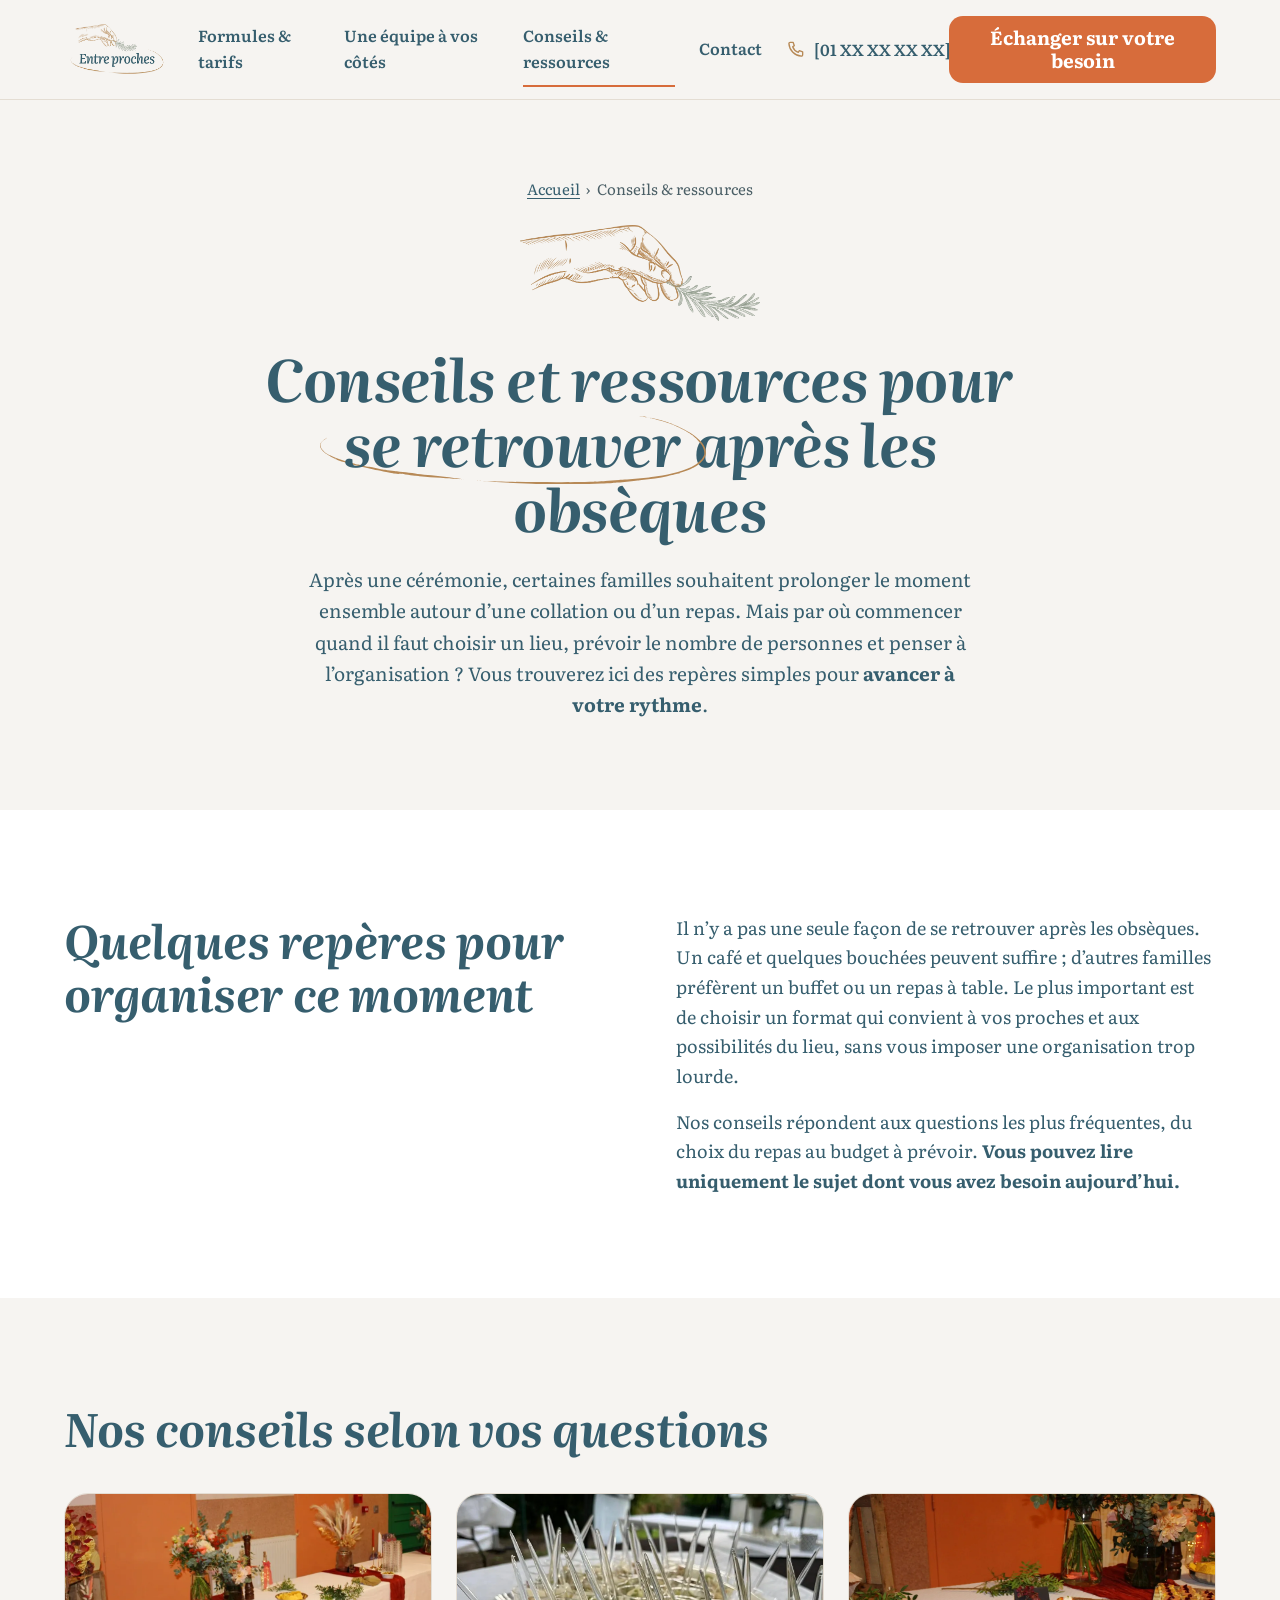
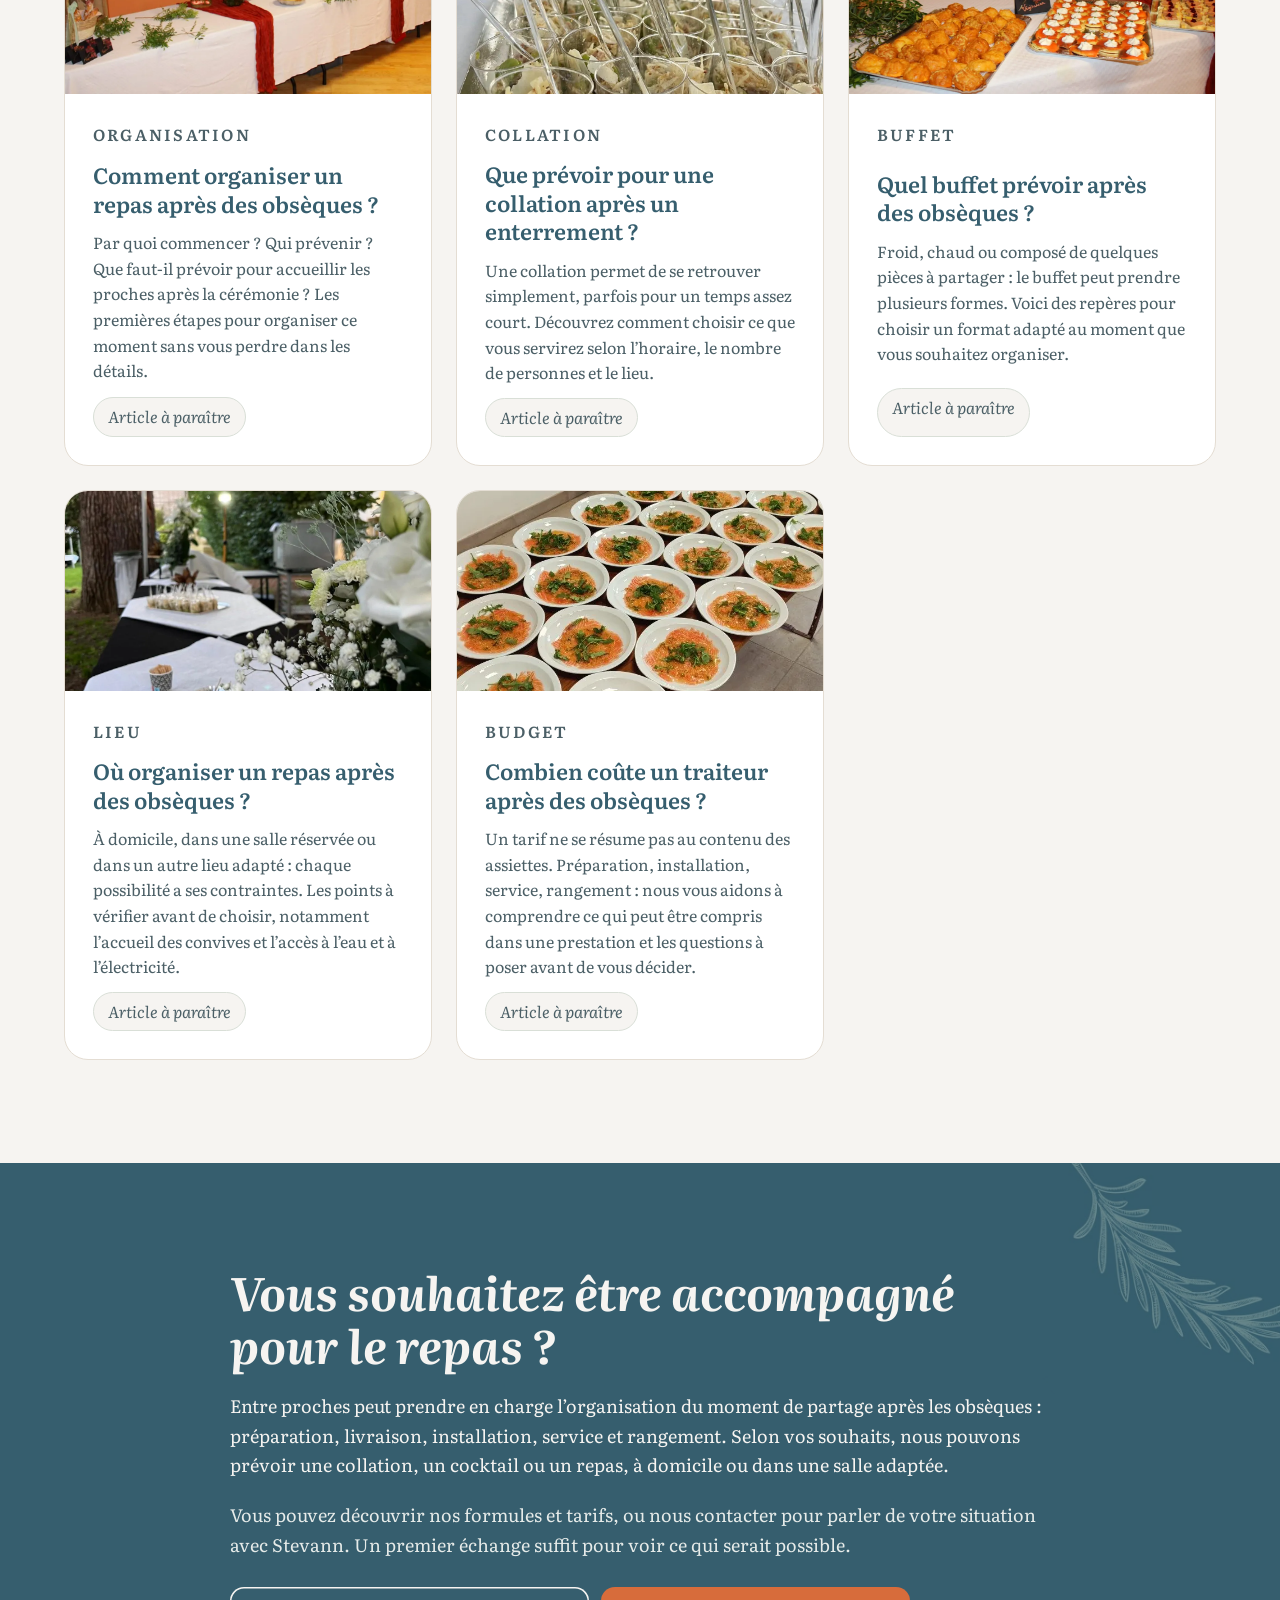
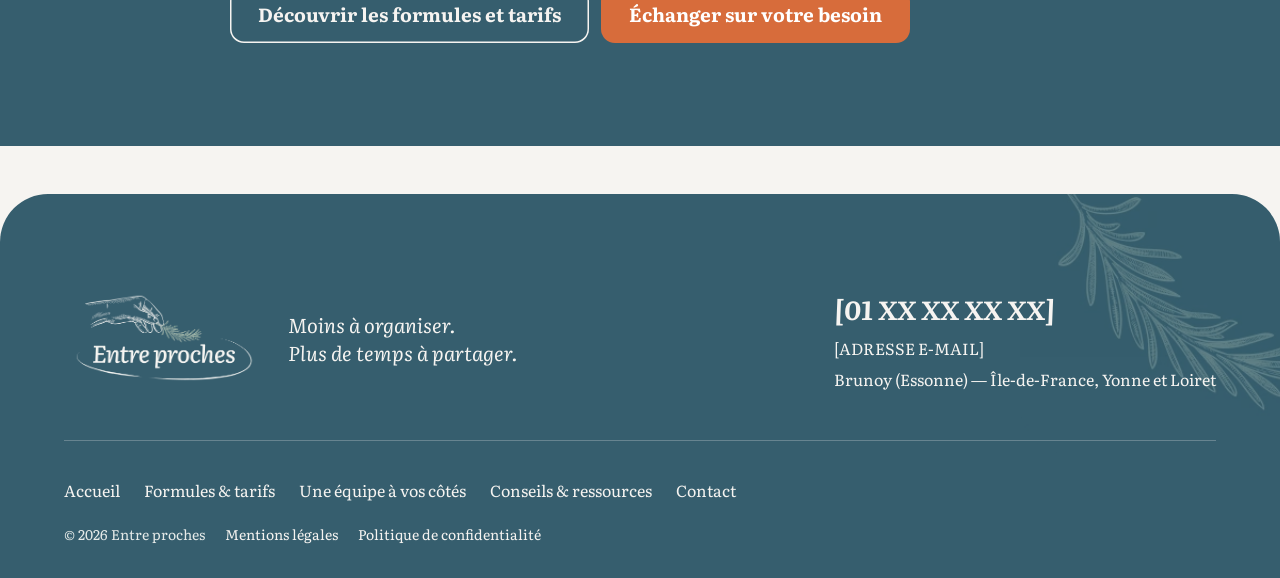
==== conseils-et-ressources/index.html @ dc68f229 "Initial commit" ====
<!doctype html>
<html lang="fr">
<head>
<meta charset="utf-8">
<meta name="viewport" content="width=device-width, initial-scale=1">
<title>Conseils après les obsèques : repas et collation | Entre proches</title>
<meta name="description" content="Repas, collation, buffet, lieu, budget : retrouvez des conseils pour organiser un moment de partage après les obsèques, à votre rythme.">
<meta name="robots" content="noindex, nofollow">
<meta property="og:type" content="website">
<meta property="og:locale" content="fr_FR">
<meta property="og:site_name" content="Entre proches">
<meta property="og:title" content="Conseils après les obsèques : repas et collation | Entre proches">
<meta property="og:description" content="Repas, collation, buffet, lieu, budget : retrouvez des conseils pour organiser un moment de partage après les obsèques, à votre rythme.">
<meta name="theme-color" content="#365e6e">
<link rel="icon" type="image/png" sizes="32x32" href="../assets/img/favicon-32.png">
<link rel="apple-touch-icon" href="../assets/img/apple-touch-icon.png">
<link rel="preload" href="../assets/fonts/literata-var.woff2" as="font" type="font/woff2" crossorigin>
<link rel="preload" href="../assets/fonts/literata-italic-var.woff2" as="font" type="font/woff2" crossorigin>
<link rel="stylesheet" href="../assets/css/style.css">
</head>
<body>
<a class="skip-link" href="#contenu">Aller au contenu</a>
<header class="site-header">
  <div class="site-header__inner">
    <a class="site-logo" href="../" aria-label="Entre proches – accueil"><img src="../assets/img/logo-entre-proches.webp" alt="Entre proches" width="118" height="64"></a>
    <button class="nav-toggle" type="button" aria-expanded="false" aria-controls="site-nav"><span class="nav-toggle__bars"><span></span></span>Menu</button>
    <div class="site-nav" id="site-nav">
      <nav aria-label="Navigation principale"><ul class="nav-list"><li><a href="../repas-apres-obseques/">Formules &amp; tarifs</a></li><li><a href="../notre-equipe/">Une équipe à vos côtés</a></li><li><a href="../conseils-et-ressources/" aria-current="page">Conseils &amp; ressources</a></li><li><a href="../contact/">Contact</a></li></ul></nav>
      <div class="header-actions">
        <a class="phone-link" href="tel:[NUMERO]"><svg class="icon" viewBox="0 0 24 24" aria-hidden="true"><path d="M5 4h3.5l1.5 4-2 1.3a11 11 0 0 0 6.7 6.7L16 14l4 1.5V19a1.5 1.5 0 0 1-1.6 1.5C10.6 20 4 13.4 3.5 5.6A1.5 1.5 0 0 1 5 4z"/></svg>[01 XX XX XX XX]</a>
        <a class="btn btn--primary btn--sm" href="../contact/">Échanger sur votre besoin</a>
      </div>
    </div>
  </div>
</header>
<main id="contenu">

<section class="hero">
  <div class="container--text stack center stack--lg">
    <nav class="breadcrumb" aria-label="Fil d’Ariane"><ol><li><a href="../">Accueil</a></li><li aria-current="page">Conseils &amp; ressources</li></ol></nav>
    <img src="../assets/img/main-romarin.webp" alt="" width="240" height="96" style="width:240px">
    <h1 class="h1" style="font-size:clamp(34px,4.6vw,58px)">Conseils et ressources pour <span class="circled">se retrouver</span> après les obsèques</h1>
    <p class="lead" style="max-width:62ch">Après une cérémonie, certaines familles souhaitent prolonger le moment ensemble autour d’une collation ou d’un repas. Mais par où commencer quand il faut choisir un lieu, prévoir le nombre de personnes et penser à l’organisation ? Vous trouverez ici des repères simples pour <strong>avancer à votre rythme</strong>.</p>
  </div>
</section>

<section class="section section--white">
  <div class="container split split--top" style="gap:24px 72px">
    <h2 class="h2">Quelques repères pour organiser ce moment</h2>
    <div class="stack">
      <p>Il n’y a pas une seule façon de se retrouver après les obsèques. Un café et quelques bouchées peuvent suffire ; d’autres familles préfèrent un buffet ou un repas à table. Le plus important est de choisir un format qui convient à vos proches et aux possibilités du lieu, sans vous imposer une organisation trop lourde.</p>
      <p>Nos conseils répondent aux questions les plus fréquentes, du choix du repas au budget à prévoir. <strong>Vous pouvez lire uniquement le sujet dont vous avez besoin aujourd’hui.</strong></p>
    </div>
  </div>
</section>

<section class="section section--neutre">
  <div class="container stack" style="gap:40px">
    <h2 class="h2">Nos conseils selon vos questions</h2>
    <div class="grid grid--articles"><article class="article-card"><img src="../assets/img/photos/salle.webp" alt="Salle de réception préparée pour un buffet" width="1400" height="933" loading="lazy"><div class="article-card__body"><p class="article-card__tag">Organisation</p><h3 class="h3" style="font-size:22px">Comment organiser un repas après des obsèques ?</h3><p>Par quoi commencer ? Qui prévenir ? Que faut-il prévoir pour accueillir les proches après la cérémonie ? Les premières étapes pour organiser ce moment sans vous perdre dans les détails.</p><p class="article-card__soon">Article à paraître</p></div></article><article class="article-card"><img src="../assets/img/photos/verrines.webp" alt="Verrines préparées pour une collation" width="1400" height="933" loading="lazy"><div class="article-card__body"><p class="article-card__tag">Collation</p><h3 class="h3" style="font-size:22px">Que prévoir pour une collation après un enterrement ?</h3><p>Une collation permet de se retrouver simplement, parfois pour un temps assez court. Découvrez comment choisir ce que vous servirez selon l’horaire, le nombre de personnes et le lieu.</p><p class="article-card__soon">Article à paraître</p></div></article><article class="article-card"><img src="../assets/img/photos/buffet-fleurs.webp" alt="Buffet de pièces salées sur une table fleurie" width="1400" height="933" loading="lazy"><div class="article-card__body"><p class="article-card__tag">Buffet</p><h3 class="h3" style="font-size:22px">Quel buffet prévoir après des obsèques ?</h3><p>Froid, chaud ou composé de quelques pièces à partager : le buffet peut prendre plusieurs formes. Voici des repères pour choisir un format adapté au moment que vous souhaitez organiser.</p><p class="article-card__soon">Article à paraître</p></div></article><article class="article-card"><img src="../assets/img/photos/table-exterieur.webp" alt="Table dressée sous une tente" width="1400" height="933" loading="lazy"><div class="article-card__body"><p class="article-card__tag">Lieu</p><h3 class="h3" style="font-size:22px">Où organiser un repas après des obsèques ?</h3><p>À domicile, dans une salle réservée ou dans un autre lieu adapté : chaque possibilité a ses contraintes. Les points à vérifier avant de choisir, notamment l’accueil des convives et l’accès à l’eau et à l’électricité.</p><p class="article-card__soon">Article à paraître</p></div></article><article class="article-card"><img src="../assets/img/photos/assiettes.webp" alt="Assiettes dressées avant le service" width="1400" height="933" loading="lazy"><div class="article-card__body"><p class="article-card__tag">Budget</p><h3 class="h3" style="font-size:22px">Combien coûte un traiteur après des obsèques ?</h3><p>Un tarif ne se résume pas au contenu des assiettes. Préparation, installation, service, rangement : nous vous aidons à comprendre ce qui peut être compris dans une prestation et les questions à poser avant de vous décider.</p><p class="article-card__soon">Article à paraître</p></div></article></div>
  </div>
</section>

<section class="section section--blue" style="margin-bottom:48px">
  <img class="band-icon" src="../assets/img/icone-romarin.webp" alt="" width="300" height="300" loading="lazy">
  <div class="container--text stack" style="position:relative;gap:20px">
    <h2 class="h2">Vous souhaitez être accompagné pour le repas ?</h2>
    <p>Entre proches peut prendre en charge l’organisation du moment de partage après les obsèques : préparation, livraison, installation, service et rangement. Selon vos souhaits, nous pouvons prévoir une collation, un cocktail ou un repas, à domicile ou dans une salle adaptée.</p>
    <p class="muted">Vous pouvez découvrir nos formules et tarifs, ou nous contacter pour parler de votre situation avec Stevann. Un premier échange suffit pour voir ce qui serait possible.</p>
    <div class="btn-row" style="margin-top:8px">
      <a class="btn btn--outline-light" href="../repas-apres-obseques/">Découvrir les formules et tarifs</a>
      <a class="btn btn--primary" href="../contact/">Échanger sur votre besoin</a>
    </div>
  </div>
</section>

</main>
<footer class="site-footer">
  <img class="site-footer__deco" src="../assets/img/icone-romarin.webp" alt="" width="300" height="300" loading="lazy">
  <div class="site-footer__inner">
    <div class="site-footer__top">
      <div class="site-footer__brand">
        <img src="../assets/img/logo-entre-proches-clair.webp" alt="Entre proches" width="200" height="109" loading="lazy">
        <p class="site-footer__tagline">Moins à organiser.<br>Plus de temps à partager.</p>
      </div>
      <div class="site-footer__contact">
        <a class="site-footer__phone" href="tel:[NUMERO]">[01 XX XX XX XX]</a>
        <a href="mailto:[ADRESSE E-MAIL]">[ADRESSE E-MAIL]</a>
        <p>Brunoy (Essonne) — Île-de-France, Yonne et Loiret</p>
      </div>
    </div>
    <div class="site-footer__bottom">
      <nav aria-label="Pied de page"><ul class="footer-nav">
        <li><a href="../">Accueil</a></li>
        <li><a href="../repas-apres-obseques/">Formules &amp; tarifs</a></li>
        <li><a href="../notre-equipe/">Une équipe à vos côtés</a></li>
        <li><a href="../conseils-et-ressources/">Conseils &amp; ressources</a></li>
        <li><a href="../contact/">Contact</a></li>
      </ul></nav>
      <p class="legal"><span>© <span data-year>2026</span> Entre proches</span><a href="../mentions-legales/">Mentions légales</a><a href="../politique-de-confidentialite/">Politique de confidentialité</a></p>
    </div>
  </div>
</footer>
<script src="../assets/js/main.js" defer></script>
</body>
</html>
---- assets/css/style.css ----
/* ==========================================================================
   Entre proches — feuille de style
   Charte : Literata · Bleu #365e6e · Sauge #909c8c · Caramel #b78956
            Terracotta #d76c3b · Neutre #f6f4f1
   ========================================================================== */

@font-face {
  font-family: "Literata";
  src: url("../fonts/literata-var.woff2") format("woff2");
  font-weight: 200 900;
  font-style: normal;
  font-display: swap;
}
@font-face {
  font-family: "Literata";
  src: url("../fonts/literata-italic-var.woff2") format("woff2");
  font-weight: 200 900;
  font-style: italic;
  font-display: swap;
}

:root {
  --bleu: #365e6e;
  --bleu-fonce: #1f3b46;
  --sauge: #909c8c;
  --sauge-clair: #e9ece7;
  --caramel: #b78956;
  --caramel-hover: #a87b4a;
  --caramel-texte: #8d6539;   /* caramel assombri pour le petit texte (contraste AA) */
  --caramel-clair: #ecd5b8;   /* caramel éclairci pour le texte sur fond bleu */
  --terracotta: #d76c3b;
  --terracotta-hover: #c55f31;
  --terracotta-fonce: #b4542a;
  --neutre: #f6f4f1;
  --beige: #ece7e0;
  --blanc: #ffffff;
  --texte-doux: #4b5f66;
  --texte-clair: #e6ebe9;
  --bordure: #e4ddd3;
  --bordure-douce: #ece7e0;

  --gutter: clamp(20px, 5vw, 64px);
  --section-y: clamp(64px, 8vw, 120px);
  --radius: 24px;
  --radius-lg: 40px;
  --header-h: 89px;
}

*, *::before, *::after { box-sizing: border-box; }

html { scroll-behavior: smooth; -webkit-text-size-adjust: 100%; scroll-padding-top: calc(var(--header-h) + 16px); }
@media (prefers-reduced-motion: reduce) { html { scroll-behavior: auto; } *, *::before, *::after { transition: none !important; } }

body {
  margin: 0;
  font-family: "Literata", Georgia, "Times New Roman", serif;
  font-size: 18px;
  line-height: 1.65;
  color: var(--bleu);
  background: var(--neutre);
  font-optical-sizing: auto;
}

main { overflow-x: clip; }
img, svg { max-width: 100%; height: auto; }
img { display: block; }

a { color: var(--bleu); text-underline-offset: 3px; }
a:hover { color: var(--bleu-fonce); }
a:focus-visible, button:focus-visible, summary:focus-visible { outline: 3px solid var(--terracotta); outline-offset: 3px; border-radius: 4px; }

h1, h2, h3, p, ul, ol, figure, blockquote { margin: 0; }
strong { font-weight: 700; }

.visually-hidden {
  position: absolute !important; width: 1px; height: 1px; padding: 0; margin: -1px;
  overflow: hidden; clip: rect(0 0 0 0); white-space: nowrap; border: 0;
}
.skip-link {
  position: absolute; left: 16px; top: -60px; z-index: 100;
  background: var(--bleu); color: var(--neutre); padding: 10px 16px; border-radius: 10px;
}
.skip-link:focus { top: 12px; color: var(--neutre); }

/* ---------- Mise en page ---------- */
.container { max-width: 1200px; margin-inline: auto; }
.container--narrow { max-width: 880px; margin-inline: auto; }
.container--text { max-width: 820px; margin-inline: auto; }

.section { padding: var(--section-y) var(--gutter); }
.section--white { background: var(--blanc); }
.section--neutre { background: var(--neutre); }
.section--blue { background: var(--bleu); color: var(--neutre); position: relative; overflow: hidden; }
.section--blue h2, .section--blue h3 { color: var(--neutre); }
.section--blue a:not(.btn) { color: var(--neutre); }

.stack { display: flex; flex-direction: column; gap: 16px; }
.stack--lg { gap: 24px; }
.stack--xl { gap: 48px; }
.center { text-align: center; align-items: center; }
.split { display: flex; flex-wrap: wrap; gap: 48px 72px; align-items: center; }
.split > * { flex: 1 1 420px; min-width: 0; }
.split--top { align-items: flex-start; }
.split--end { align-items: flex-end; }

/* ---------- Typographie ---------- */
.h1 {
  font-style: italic; font-weight: 700;
  font-size: clamp(30px, 4.6vw, 62px); line-height: 1.12; letter-spacing: -0.01em;
}
.h2 {
  font-style: italic; font-weight: 700;
  font-size: clamp(30px, 3.6vw, 46px); line-height: 1.15;
}
.h3 { font-weight: 600; font-size: 21px; line-height: 1.3; }
.h3--italic { font-style: italic; font-weight: 700; font-size: 26px; line-height: 1.25; }
.lead { font-size: 19px; max-width: 60ch; }
.measure { max-width: 62ch; }
.muted { color: var(--texte-doux); }
.small { font-size: 15px; }
.note { font-size: 15px; font-style: italic; color: var(--texte-doux); }
.section--blue .muted { color: var(--texte-clair); }
.breadcrumb { font-size: 15px; color: var(--texte-doux); }
.breadcrumb ol { list-style: none; padding: 0; display: flex; flex-wrap: wrap; gap: 6px; }
.breadcrumb li + li::before { content: "›"; margin-right: 6px; }

/* Trait ovale de la charte autour d'un mot clé */
.circled { position: relative; display: inline-block; white-space: nowrap; isolation: isolate; }
.circled::before {
  content: ""; position: absolute; z-index: -1;
  left: -7%; right: -7%; top: 10%; bottom: -14%;
  background: url("../img/trait-cercle.svg") center / 100% 100% no-repeat;
  pointer-events: none;
}
@media (max-width: 360px) { .circled { white-space: normal; } .circled::before { display: none; } }

/* ---------- Boutons ---------- */
.btn {
  display: inline-flex; align-items: center; justify-content: center; gap: 10px;
  min-height: 56px; padding: 12px 28px; border-radius: 14px; border: 0;
  font: inherit; font-weight: 700; font-size: 19px; line-height: 1.25; text-align: center;
  text-decoration: none; cursor: pointer; transition: background-color .2s, color .2s;
}
.btn--sm { min-height: 48px; padding: 10px 22px; }
/* Terracotta = conversion (devis). Texte gras ≥ 19 px : contraste « grand texte » ≥ 3:1 */
.btn--primary { background: var(--terracotta); color: var(--blanc); }
.btn--primary:hover { background: var(--terracotta-hover); color: var(--blanc); }
/* Caramel = contact direct */
.btn--contact { background: var(--caramel); color: var(--blanc); }
.btn--contact:hover { background: var(--caramel-hover); color: var(--blanc); }
/* Contour bleu = navigation */
.btn--outline { background: transparent; color: var(--bleu); box-shadow: inset 0 0 0 1.5px var(--bleu); }
.btn--outline:hover { background: var(--bleu); color: var(--neutre); }
.btn--outline-light { background: transparent; color: var(--neutre); box-shadow: inset 0 0 0 1.5px var(--neutre); }
.btn--outline-light:hover { background: var(--neutre); color: var(--bleu); }
.btn-row { display: flex; flex-wrap: wrap; gap: 12px; }
.btn-row--center { justify-content: center; }

.icon { width: 20px; height: 20px; flex: none; fill: none; stroke: currentColor; stroke-width: 1.6; stroke-linecap: round; stroke-linejoin: round; }

/* ---------- En-tête ---------- */
.site-header {
  position: sticky; top: 0; z-index: 50;
  background: var(--neutre); border-bottom: 1px solid var(--bordure);
  padding: 12px var(--gutter);
}
.site-header__inner { max-width: 1320px; margin-inline: auto; display: flex; align-items: center; justify-content: space-between; gap: 16px 28px; }
.site-logo img { height: 64px; width: auto; }
.site-nav { display: flex; align-items: center; gap: 24px; }
.nav-list { list-style: none; padding: 0; display: flex; align-items: center; gap: 4px 24px; font-size: 16px; font-weight: 600; }
.nav-list a { display: inline-block; padding: 10px 0; text-decoration: none; border-bottom: 2px solid transparent; }
.nav-list a:hover { color: var(--terracotta-fonce); }
.nav-list a[aria-current="page"] { border-bottom-color: var(--terracotta); }
.header-actions { display: flex; align-items: center; gap: 8px 18px; }
.phone-link { display: inline-flex; align-items: center; gap: 8px; min-height: 44px; font-weight: 600; font-size: 16px; text-decoration: none; white-space: nowrap; }
.phone-link .icon { color: var(--caramel); }

.nav-toggle {
  display: none; align-items: center; justify-content: center; gap: 8px;
  min-height: 48px; padding: 8px 14px; border-radius: 12px; border: 1.5px solid var(--bleu);
  background: transparent; color: var(--bleu); font: inherit; font-weight: 600; font-size: 16px; cursor: pointer;
}
.nav-toggle__bars { width: 20px; height: 14px; position: relative; }
.nav-toggle__bars::before, .nav-toggle__bars::after, .nav-toggle__bars span {
  content: ""; position: absolute; left: 0; right: 0; height: 2px; background: currentColor; border-radius: 2px; transition: transform .2s, opacity .2s;
}
.nav-toggle__bars::before { top: 0; } .nav-toggle__bars span { top: 6px; } .nav-toggle__bars::after { bottom: 0; }
.nav-toggle[aria-expanded="true"] .nav-toggle__bars::before { transform: translateY(6px) rotate(45deg); }
.nav-toggle[aria-expanded="true"] .nav-toggle__bars span { opacity: 0; }
.nav-toggle[aria-expanded="true"] .nav-toggle__bars::after { transform: translateY(-6px) rotate(-45deg); }

@media (max-width: 1180px) {
  .nav-toggle { display: inline-flex; }
  .site-nav {
    display: none; position: absolute; left: 0; right: 0; top: 100%;
    flex-direction: column; align-items: stretch; gap: 20px;
    background: var(--neutre); border-bottom: 1px solid var(--bordure);
    padding: 16px var(--gutter) 28px; box-shadow: 0 16px 32px rgba(54, 94, 110, .12);
  }
  .site-nav.is-open { display: flex; }
  .nav-list { flex-direction: column; align-items: stretch; gap: 0; font-size: 19px; }
  .nav-list a { display: block; padding: 14px 0; border-bottom: 1px solid var(--bordure-douce); }
  .nav-list a[aria-current="page"] { color: var(--terracotta-fonce); border-bottom-color: var(--bordure-douce); }
  .header-actions { flex-direction: column; align-items: stretch; }
  .header-actions .btn { width: 100%; }
}
@media (max-width: 560px) { .site-logo img { height: 52px; } :root { --header-h: 77px; } }

/* ---------- Hero ---------- */
.hero { padding: clamp(40px, 6vw, 96px) var(--gutter) clamp(56px, 7vw, 112px); overflow: hidden; }
.hero__text { display: flex; flex-direction: column; gap: 22px; }
.hero__text .lead { font-size: 19px; }
.reassurance { display: flex; flex-wrap: wrap; gap: 8px 20px; font-size: 16px; color: var(--texte-doux); padding: 0; list-style: none; }
.reassurance li { display: inline-flex; align-items: center; gap: 8px; }
.reassurance .icon { color: var(--caramel); }

.hero-visual { position: relative; width: 100%; max-width: 520px; aspect-ratio: 1 / 1; margin-inline: auto; }
.hero-visual__disc { position: absolute; inset: 4% 2% 2% 6%; border-radius: 50%; background: var(--blanc); border: 1px solid var(--bordure); }
.hero-visual__vaisselle { position: absolute; left: 22%; bottom: 16%; width: 62%; }
.hero-visual__main { position: absolute; left: -4%; top: 12%; width: 78%; }
.hero-visual__card {
  position: absolute; right: 0; bottom: 2%; max-width: 250px;
  background: var(--bleu); color: var(--neutre); border-radius: 16px; padding: 16px 20px;
  font-size: 15px; line-height: 1.5; box-shadow: 0 12px 32px rgba(54, 94, 110, .18);
}
.hero-visual__card strong { display: block; font-style: italic; font-size: 18px; margin-bottom: 4px; }

/* ---------- Cartes & grilles ---------- */
.grid { display: grid; gap: 20px; }
.grid--5 { grid-template-columns: repeat(auto-fit, minmax(200px, 1fr)); }
.grid--4 { grid-template-columns: repeat(auto-fit, minmax(240px, 1fr)); gap: 40px 32px; }
.grid--3 { grid-template-columns: repeat(auto-fit, minmax(280px, 1fr)); gap: 24px; }
.grid--2 { grid-template-columns: repeat(auto-fit, minmax(min(100%, 340px), 1fr)); }
.grid--articles { grid-template-columns: repeat(auto-fill, minmax(min(100%, 320px), 1fr)); gap: 24px; }
.list-reset { list-style: none; padding: 0; }

.card { display: flex; flex-direction: column; gap: 12px; padding: 28px 24px; border-radius: var(--radius); background: var(--neutre); }
.card--white { background: var(--blanc); border: 1px solid var(--bordure); }
.card--bordered { background: transparent; border: 1px solid var(--bordure); padding: 32px; }
.card p { font-size: 16px; line-height: 1.6; color: var(--texte-doux); }

.icon-badge {
  display: inline-flex; align-items: center; justify-content: center;
  width: 56px; height: 56px; border-radius: 50%; border: 1px solid var(--sauge); background: var(--blanc); color: var(--bleu);
}
.icon-badge .icon { width: 28px; height: 28px; stroke-width: 1.4; }

.photo { width: 100%; object-fit: cover; border-radius: var(--radius); background: var(--beige); }
.photo--portrait { aspect-ratio: 4 / 5; }
.photo--landscape { aspect-ratio: 16 / 10; }
.photo--square { aspect-ratio: 1 / 1; }
.photo--round { aspect-ratio: 1 / 1; border-radius: 50%; }
.photo--arch { aspect-ratio: 4 / 5; border-radius: 999px 999px 28px 28px; max-width: 480px; margin-inline: auto; }
.photo--top { object-position: center 20%; }

.closing { display: flex; flex-direction: column; align-items: center; gap: 18px; text-align: center; }
.closing__line { position: relative; display: inline-block; padding: 18px 40px; font-style: italic; font-weight: 700; font-size: clamp(26px, 3vw, 36px); line-height: 1.2; isolation: isolate; }
.closing__line::before { content: ""; position: absolute; inset: 0; z-index: -1; background: url("../img/trait-cercle.svg") center / 100% 100% no-repeat; }

/* Étapes numérotées (bande bleue) */
.steps li { display: flex; flex-direction: column; gap: 10px; padding-top: 20px; border-top: 1px solid rgba(246, 244, 241, .3); }
.steps__num { font-style: italic; font-weight: 700; font-size: 56px; line-height: 1; color: var(--caramel-clair); }
.steps p { font-size: 16px; line-height: 1.6; color: var(--texte-clair); }
.band-icon { position: absolute; right: -40px; top: -40px; width: 280px; height: 280px; opacity: .35; border-radius: 40px; pointer-events: none; }
.band-icon--left { left: -40px; right: auto; top: auto; bottom: -40px; }

/* Formules (blocs de couleur) */
.formule {
  position: relative; overflow: hidden; display: flex; flex-direction: column; gap: 18px;
  padding: clamp(32px, 4vw, 56px); border-radius: var(--radius-lg);
}
.formule > *:not(.formule__deco) { position: relative; z-index: 1; }
.formule--blue { background: var(--bleu); color: var(--neutre); }
.formule--blue h3 { color: var(--neutre); }
.formule--sauge { background: var(--sauge-clair); }
.formule__tag { font-size: 14px; font-weight: 600; letter-spacing: .14em; text-transform: uppercase; }
.formule--blue .formule__tag { color: var(--caramel-clair); }
.formule__title { font-style: italic; font-weight: 700; font-size: 36px; line-height: 1.15; }
.formule__price { display: flex; flex-wrap: wrap; align-items: baseline; gap: 10px; }
.formule__price strong { font-size: 52px; line-height: 1; }
.formule__price span { font-size: 16px; }
.formule--blue .formule__price span, .formule--blue .formule__sub { color: var(--texte-clair); }
.formule--sauge .formule__price span { color: var(--texte-doux); }
.formule__text { max-width: 42ch; }
.formule__sub { font-size: 16px; }
.formule__deco { position: absolute; z-index: 0; pointer-events: none; }
.formule--blue .formule__deco { right: -60px; bottom: -40px; width: 340px; opacity: .35; }
.formule--sauge .formule__deco { right: -30px; bottom: -30px; width: 260px; opacity: .45; }
.row-between { display: flex; flex-wrap: wrap; justify-content: space-between; align-items: center; gap: 16px; }

/* Raisons */
.reasons li { display: flex; gap: 20px; padding: 28px 0; border-bottom: 1px solid var(--bordure-douce); }
.reasons li:last-child { border-bottom: 0; }
.reasons .sprig { width: 36px; height: 36px; flex: none; fill: none; stroke: var(--sauge); stroke-width: 1.3; stroke-linecap: round; }
.reasons p { font-size: 17px; color: var(--texte-doux); }

/* Zone */
.chips { display: flex; flex-wrap: wrap; gap: 8px; list-style: none; padding: 0; }
.chip { padding: 8px 16px; border-radius: 999px; font-size: 16px; font-weight: 600; background: var(--neutre); border: 1px solid var(--sauge); }
.chip--blue { background: var(--bleu); color: var(--neutre); border-color: var(--bleu); }
.chip--light { background: var(--blanc); border-color: #d9dfd7; font-weight: 400; font-size: 15px; }
.label-caps { font-size: 14px; font-weight: 600; letter-spacing: .12em; text-transform: uppercase; color: var(--caramel-texte); }
.infobox { display: flex; gap: 16px; align-items: flex-start; padding: 24px 28px; border-radius: 20px; background: var(--sauge-clair); font-size: 16px; }
.infobox .icon { width: 32px; height: 32px; stroke-width: 1.4; color: var(--bleu); }

/* Témoignages */
.quote { display: flex; flex-direction: column; gap: 20px; padding: clamp(28px, 3.5vw, 44px); background: var(--neutre); border-radius: var(--radius); }
.quote__mark { font-style: italic; font-weight: 700; font-size: 72px; line-height: .6; height: 36px; color: var(--caramel); }
.quote blockquote { font-style: italic; font-size: 20px; line-height: 1.6; }
.quote figcaption { display: flex; align-items: center; gap: 12px; font-size: 16px; font-weight: 600; }
.quote figcaption::before { content: ""; width: 24px; height: 1.5px; background: var(--caramel); }

/* ---------- Pied de page ---------- */
.site-footer {
  position: relative; overflow: hidden;
  background: var(--bleu); color: var(--neutre);
  border-radius: 48px 48px 0 0;
  padding: clamp(56px, 7vw, 96px) var(--gutter) 32px;
}
.site-footer a { color: var(--neutre); text-decoration: none; }
.site-footer a:hover { color: var(--caramel-clair); text-decoration: underline; }
.site-footer__deco { position: absolute; right: -60px; top: -60px; width: 320px; height: 320px; opacity: .3; border-radius: 48px; pointer-events: none; }
.site-footer__inner { position: relative; max-width: 1200px; margin-inline: auto; display: flex; flex-direction: column; gap: 48px; }
.site-footer__top { display: flex; flex-wrap: wrap; justify-content: space-between; align-items: flex-end; gap: 32px 48px; }
.site-footer__brand { display: flex; flex-wrap: wrap; align-items: center; gap: 16px 24px; }
.site-footer__brand img { width: 200px; }
.site-footer__tagline { font-style: italic; font-size: 20px; line-height: 1.4; }
.site-footer__contact { display: flex; flex-direction: column; gap: 4px; font-size: 16px; }
.site-footer__phone { font-style: italic; font-weight: 700; font-size: 26px; }
.site-footer__bottom { display: flex; flex-wrap: wrap; justify-content: space-between; align-items: center; gap: 12px 32px; padding-top: 28px; border-top: 1px solid rgba(246, 244, 241, .25); }
.footer-nav { display: flex; flex-wrap: wrap; gap: 4px 24px; font-size: 16px; list-style: none; padding: 0; }
.footer-nav a { display: inline-block; padding: 8px 0; }
.legal { display: flex; flex-wrap: wrap; gap: 4px 20px; font-size: 14px; color: var(--texte-clair); }

/* ---------- Page Formules ---------- */
.price-summary { background: var(--blanc); border: 1px solid var(--bordure); border-radius: var(--radius); padding: 32px; display: flex; flex-direction: column; gap: 6px; }
.price-summary a { display: flex; justify-content: space-between; align-items: baseline; gap: 16px; padding: 12px 0; border-bottom: 1px solid var(--bordure-douce); text-decoration: none; }
.price-summary a:last-of-type { border-bottom: 0; }
.price-summary strong { font-size: 22px; }
.format-card { display: flex; flex-direction: column; gap: 14px; padding: 32px; background: var(--neutre); border-radius: var(--radius); }
.format-card__count { display: flex; align-items: baseline; gap: 10px; }
.format-card__count strong { font-style: italic; font-size: 56px; line-height: 1; color: var(--caramel); }
.format-card__count span, .format-card__price { font-size: 16px; color: var(--texte-doux); }
.format-card__text { font-size: 17px; flex-grow: 1; }
.format-card__price { padding-top: 14px; border-top: 1px solid var(--bordure); }
.format-card__price strong { font-size: 26px; color: var(--bleu); }
.check { display: flex; align-items: flex-start; gap: 10px; }
.check .icon { width: 22px; height: 22px; stroke-width: 1.8; color: #5d6b5a; margin-top: 3px; }
.included li { display: flex; align-items: center; gap: 16px; padding: 18px 0; border-bottom: 1px solid rgba(246, 244, 241, .25); font-size: 19px; }
.included li:last-child { border-bottom: 0; }
.included .icon { width: 26px; height: 26px; stroke-width: 1.8; color: var(--caramel-clair); }
.info-card { display: flex; flex-direction: column; gap: 6px; padding: 22px 24px; background: var(--blanc); border-radius: 18px; border: 1px solid var(--bordure); }
.info-card p { font-size: 16px; color: var(--texte-doux); }
.price-box { padding: 18px 22px; background: var(--blanc); border-radius: 16px; border: 1px solid var(--bordure); font-size: 16px; color: var(--texte-doux); }
.price-box strong { font-size: 28px; color: var(--bleu); }

.faq { border-top: 1px solid var(--bordure); }
.faq details { border-bottom: 1px solid var(--bordure); padding: 6px 0; }
.faq summary { display: flex; justify-content: space-between; align-items: center; gap: 20px; padding: 16px 0; min-height: 44px; cursor: pointer; list-style: none; }
.faq summary::-webkit-details-marker { display: none; }
.faq summary h3 { font-weight: 600; font-size: 20px; line-height: 1.4; }
.faq__plus { flex: none; font-size: 30px; line-height: 1; color: var(--caramel); transition: transform .2s; }
.faq details[open] .faq__plus { transform: rotate(45deg); }
.faq details p { margin: 0 0 18px; max-width: 70ch; color: var(--texte-doux); }

/* ---------- Page Équipe ---------- */
.portrait-wrap { position: relative; width: 100%; max-width: 400px; margin-inline: auto; }
.portrait-wrap::after { content: ""; position: absolute; left: -12%; right: -12%; bottom: -8%; height: 30%; background: url("../img/trait-cercle.svg") center / 100% 100% no-repeat; pointer-events: none; }
.signature { display: flex; flex-direction: column; line-height: 1.3; margin-top: 8px; }
.signature strong { font-style: italic; font-size: 28px; }
.signature span { font-size: 15px; color: var(--texte-doux); }
.pull-quote { max-width: 34ch; font-style: italic; font-size: clamp(22px, 2.4vw, 28px); line-height: 1.45; }
.when { font-size: 14px; font-weight: 600; letter-spacing: .14em; text-transform: uppercase; color: var(--caramel-texte); }

/* ---------- Page Conseils ---------- */
.article-card { display: flex; flex-direction: column; background: var(--blanc); border: 1px solid var(--bordure); border-radius: var(--radius); overflow: hidden; }
.article-card img { width: 100%; height: 200px; object-fit: cover; }
.article-card__body { display: flex; flex-direction: column; gap: 12px; padding: 28px; flex-grow: 1; }
.article-card__body p { font-size: 16px; line-height: 1.6; color: var(--texte-doux); flex-grow: 1; }
.article-card__tag { font-size: 13px; font-weight: 600; letter-spacing: .14em; text-transform: uppercase; color: var(--caramel-texte); }
.article-card__soon { align-self: flex-start; padding: 6px 14px; border-radius: 999px; background: var(--neutre); border: 1px solid #d9dfd7; font-size: 14px; font-style: italic; color: var(--texte-doux); }
.article-card__link { display: inline-flex; align-items: center; gap: 8px; min-height: 44px; font-weight: 700; font-size: 17px; }

/* ---------- Page Contact ---------- */
.form-card { background: var(--blanc); border: 1px solid var(--bordure); border-radius: 28px; padding: clamp(24px, 3.5vw, 40px); display: flex; flex-direction: column; gap: 20px; }
.field { display: flex; flex-direction: column; gap: 6px; }
.field label { font-weight: 600; font-size: 16px; }
.field input, .field textarea {
  min-height: 48px; padding: 10px 14px; border: 1px solid #c9cfc6; border-radius: 12px;
  font: inherit; font-size: 17px; color: var(--bleu); background: var(--blanc);
}
.field textarea { line-height: 1.5; resize: vertical; }
.field input:focus-visible, .field textarea:focus-visible { outline: 2px solid var(--bleu); outline-offset: 1px; border-color: var(--bleu); }
.field input::placeholder, .field textarea::placeholder { color: #5f7177; }
.req { color: var(--terracotta-fonce); }
.hp { position: absolute; left: -10000px; width: 1px; height: 1px; overflow: hidden; }
.form-status { padding: 18px 20px; border-radius: 16px; font-size: 16px; }
.form-status[hidden] { display: none; }
.form-status--ok { background: var(--sauge-clair); }
.form-status--ok strong { display: block; font-style: italic; font-size: 22px; margin-bottom: 4px; }
.form-status--error { background: #fbeee7; color: #7a3a1c; }
.rgpd { font-size: 13px; color: var(--texte-doux); line-height: 1.5; }

.call-card { display: flex; align-items: center; gap: 18px; padding: 20px 24px; background: var(--blanc); border: 1px solid var(--bordure); border-radius: 18px; align-self: flex-start; }
.call-card img { width: 84px; height: 84px; border-radius: 50%; object-fit: cover; flex: none; }
.call-card p { display: flex; flex-direction: column; line-height: 1.35; }
.call-card a { font-weight: 700; font-size: 22px; text-decoration: none; }

/* Simulateur en phrases */
.sim-sentences { display: flex; flex-direction: column; gap: 22px; font-size: clamp(21px, 2.2vw, 26px); line-height: 2.1; }
.inline-field {
  font: inherit; font-weight: 700; color: var(--bleu); background: transparent;
  border: 0; border-bottom: 2px solid var(--caramel); border-radius: 0;
  padding: 0 4px 1px; margin: 0 2px; line-height: 1.3; -webkit-appearance: none; appearance: none;
}
.inline-field:focus-visible { outline: none; border-bottom-color: var(--bleu); background: var(--neutre); }
.inline-field::placeholder { color: #6b7b80; font-weight: 400; font-style: italic; }
.inline-field[type="number"] { width: 3.4ch; text-align: center; -moz-appearance: textfield; }
.inline-field[type="number"]::-webkit-inner-spin-button, .inline-field[type="number"]::-webkit-outer-spin-button { -webkit-appearance: none; margin: 0; }
.inline-field[type="date"] { width: 8.6em; }
.inline-select { position: relative; display: inline-block; white-space: nowrap; }
.inline-select select { padding-right: 30px; cursor: pointer; max-width: 100%; field-sizing: content; }
.inline-select svg { position: absolute; right: 6px; top: 50%; transform: translateY(-40%); width: 16px; height: 16px; pointer-events: none; fill: none; stroke: var(--caramel); stroke-width: 2.2; stroke-linecap: round; stroke-linejoin: round; }
.inline-check { display: inline-flex; align-items: center; gap: 8px; margin-right: 18px; white-space: nowrap; cursor: pointer; font-size: .85em; }
.inline-check input { width: 20px; height: 20px; accent-color: var(--bleu); margin: 0; }
@media (max-width: 640px) {
  .sim-sentences { line-height: 1.9; }
  .inline-select { white-space: normal; display: inline; }
  .inline-select select { width: 100%; }
}
.alert { padding-left: 18px; border-left: 3px solid var(--terracotta); font-size: 17px; color: #7a3a1c; }
.alert[hidden] { display: none; }
.estimate { display: flex; flex-direction: column; gap: 6px; padding-top: 28px; border-top: 1px solid var(--bordure); }
.estimate__lines { list-style: none; padding: 0; display: flex; flex-direction: column; gap: 6px; font-size: 17px; }
.estimate__lines li { display: flex; align-items: baseline; gap: 10px; }
.estimate__lines li::after { content: none; }
.estimate__dots { flex: 1 1 auto; border-bottom: 1.5px dotted #c9b79d; }
.estimate__lines strong { white-space: nowrap; font-weight: 600; }
.estimate__total { display: flex; flex-wrap: wrap; justify-content: space-between; align-items: center; gap: 12px 24px; margin-top: 18px; }
.estimate__amount { position: relative; display: inline-block; padding: 6px 28px; font-style: italic; font-weight: 700; font-size: clamp(36px, 4vw, 52px); white-space: nowrap; isolation: isolate; }
.estimate__amount::before { content: ""; position: absolute; inset: 0; z-index: -1; background: url("../img/trait-cercle.svg") center / 100% 100% no-repeat; }
.devis-form { display: flex; flex-direction: column; gap: 24px; padding: clamp(24px, 3vw, 36px); background: var(--neutre); border-radius: 20px; }
.devis-form[hidden] { display: none; }

/* ---------- Pages légales ---------- */
.legal-content h2 { font-style: italic; font-weight: 700; font-size: 28px; margin-top: 40px; margin-bottom: 12px; }
.legal-content p, .legal-content li { margin-bottom: 10px; }
.todo { background: #fff4cc; padding: 0 4px; border-radius: 4px; }
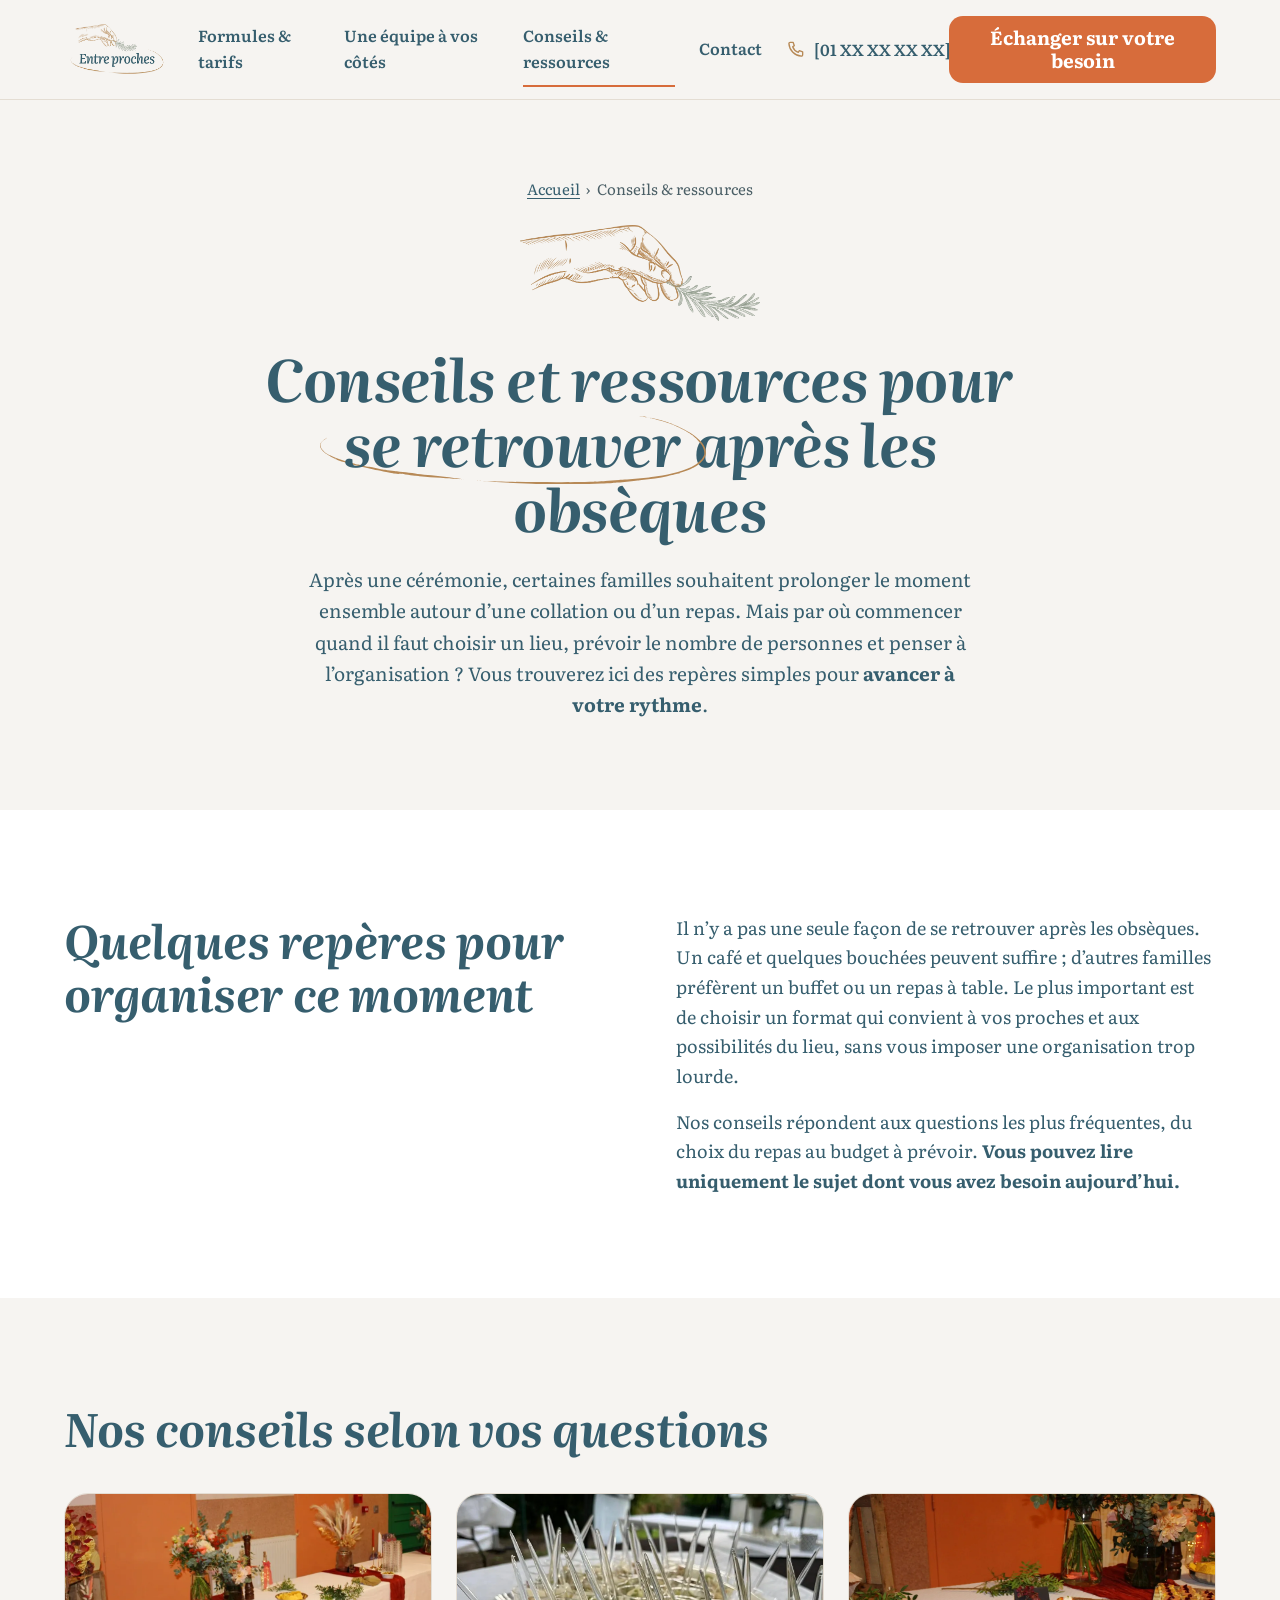
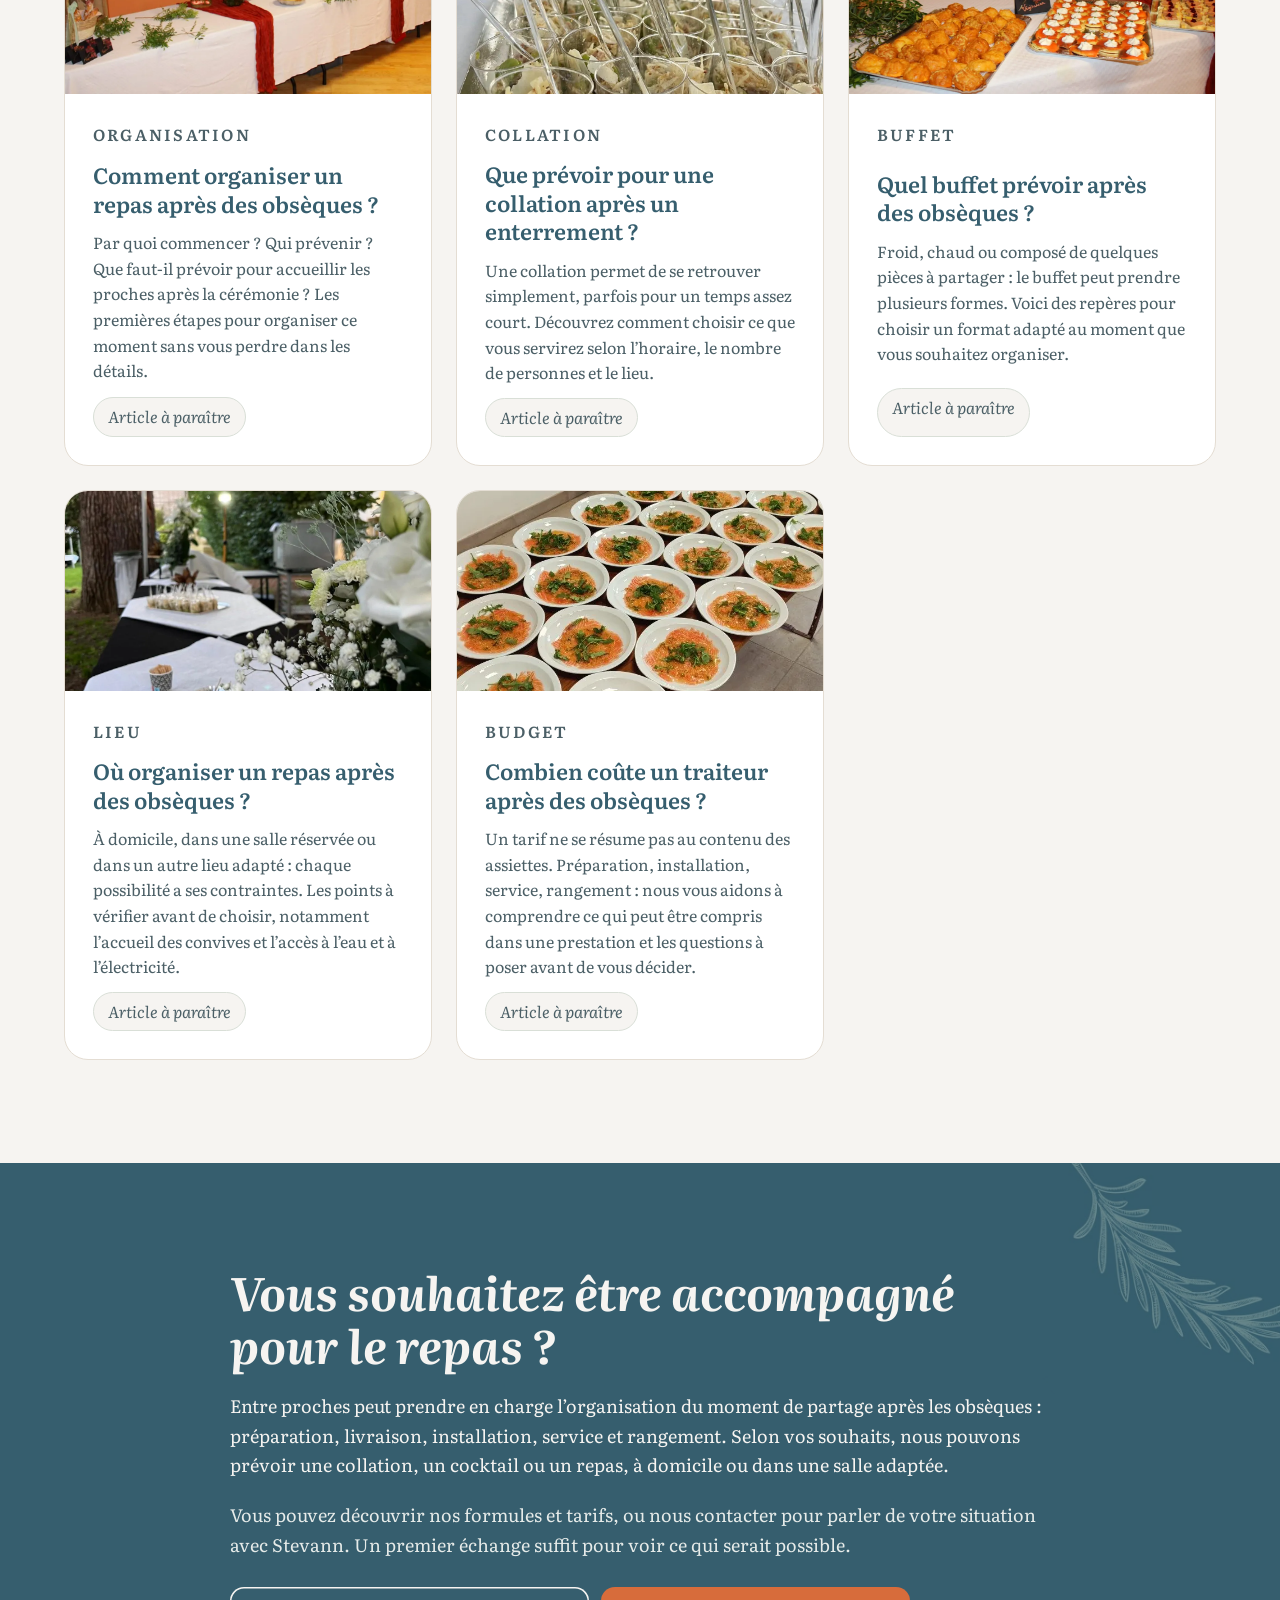
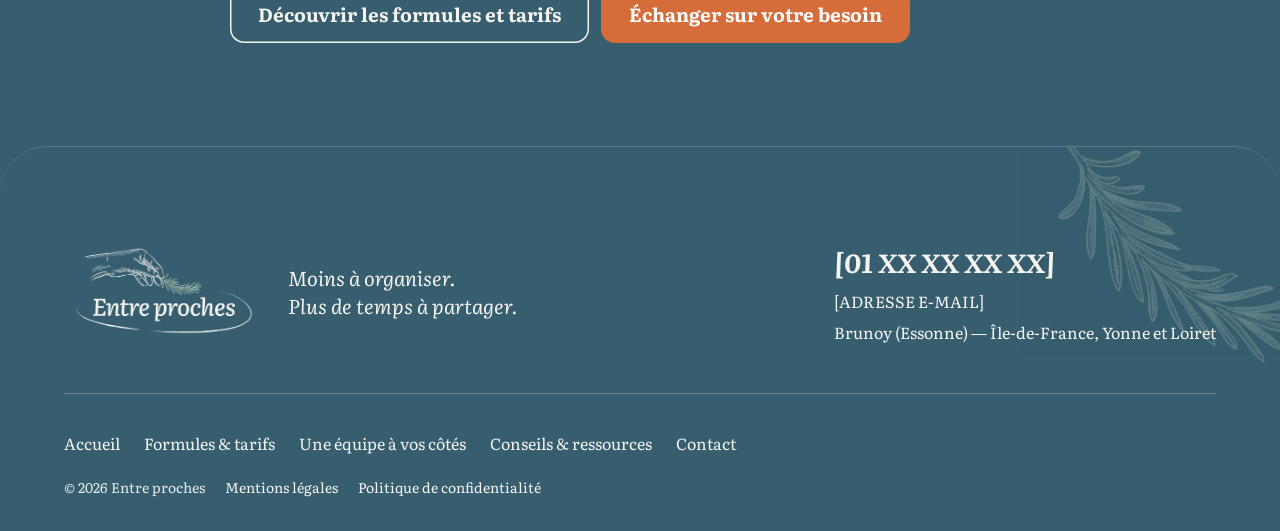
==== commit 3095124c: "Conseils : plus de blanc avant le footer" ====
--- a/conseils-et-ressources/index.html
+++ b/conseils-et-ressources/index.html
@@ -61,7 +61,7 @@
   </div>
 </section>
 
-<section class="section section--blue" style="margin-bottom:48px">
+<section class="section section--blue section--last">
   <img class="band-icon" src="../assets/img/icone-romarin.webp" alt="" width="300" height="300" loading="lazy">
   <div class="container--text stack" style="position:relative;gap:20px">
     <h2 class="h2">Vous souhaitez être accompagné pour le repas ?</h2>
--- a/assets/css/style.css
+++ b/assets/css/style.css
@@ -309,6 +309,10 @@
 .quote blockquote { font-style: italic; font-size: 20px; line-height: 1.6; }
 .quote figcaption { display: flex; align-items: center; gap: 12px; font-size: 16px; font-weight: 600; }
 .quote figcaption::before { content: ""; width: 24px; height: 1.5px; background: var(--caramel); }
+
+/* Dernière section collée au pied de page (pas de bande blanche) */
+.section--last { padding-bottom: calc(var(--section-y) + 48px); }
+main:has(> .section--last:last-child) + .site-footer { margin-top: -48px; border-top: 1px solid rgba(246, 244, 241, .18); }
 
 /* ---------- Pied de page ---------- */
 .site-footer {
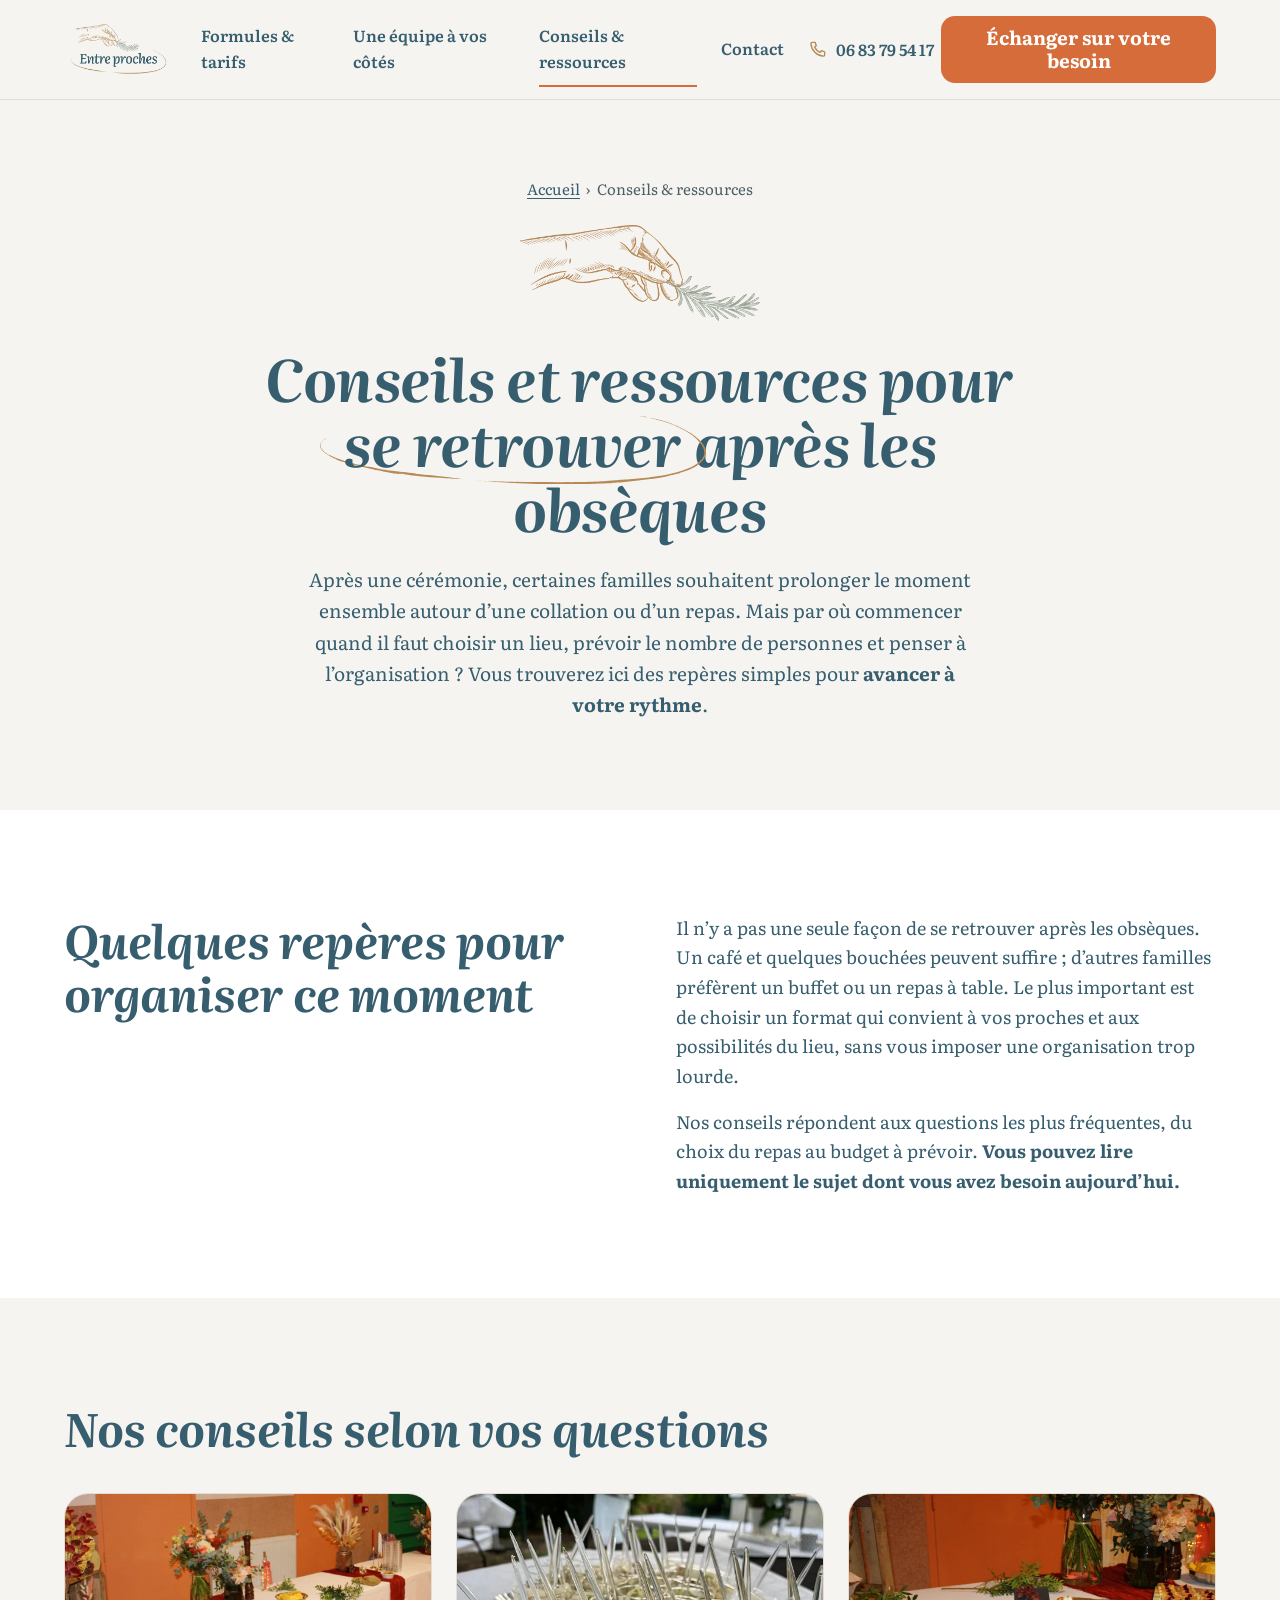
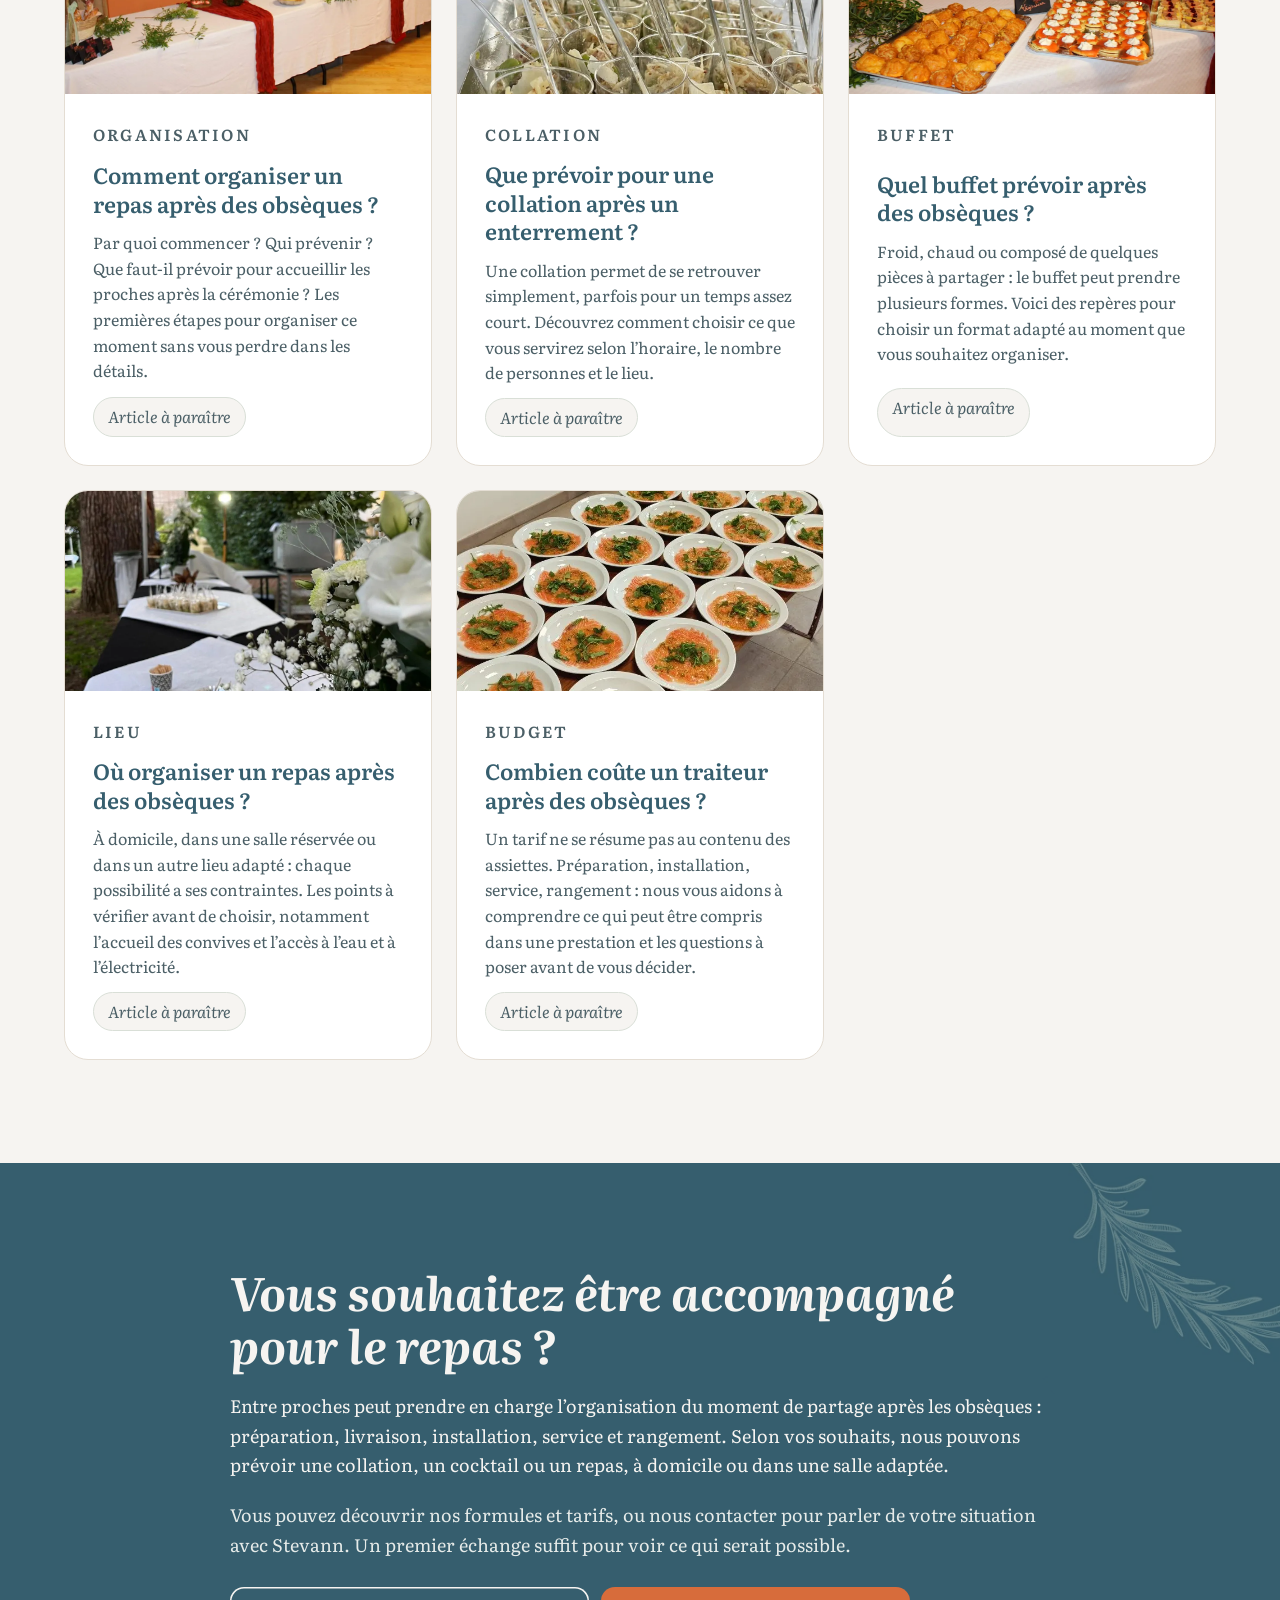
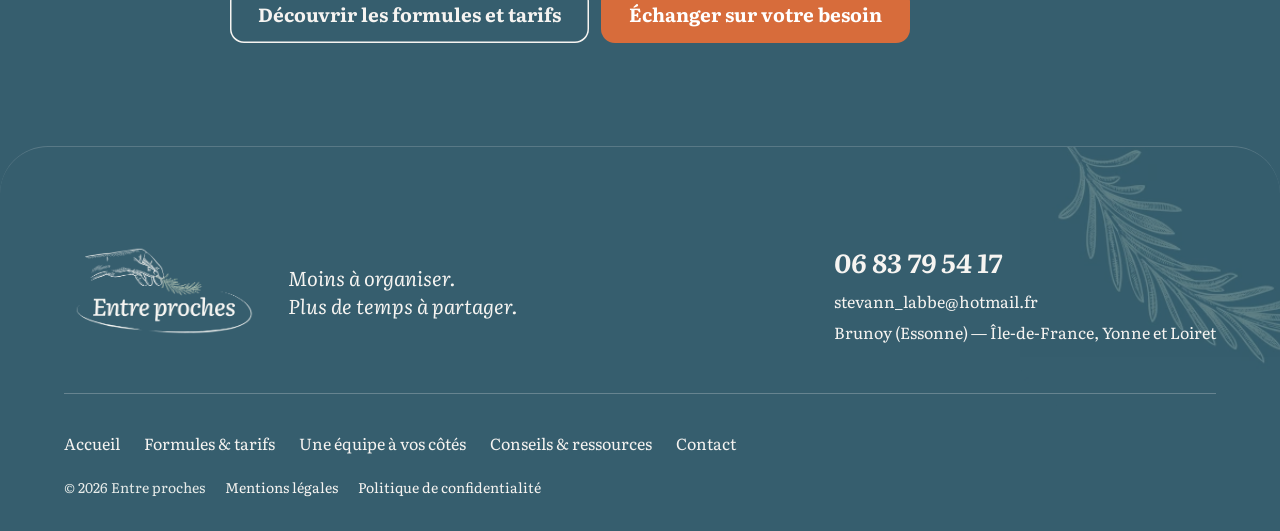
==== commit dfb194fe: "Ajout du téléphone et de l'e-mail de Stevann" ====
--- a/conseils-et-ressources/index.html
+++ b/conseils-et-ressources/index.html
@@ -27,7 +27,7 @@
     <div class="site-nav" id="site-nav">
       <nav aria-label="Navigation principale"><ul class="nav-list"><li><a href="../repas-apres-obseques/">Formules &amp; tarifs</a></li><li><a href="../notre-equipe/">Une équipe à vos côtés</a></li><li><a href="../conseils-et-ressources/" aria-current="page">Conseils &amp; ressources</a></li><li><a href="../contact/">Contact</a></li></ul></nav>
       <div class="header-actions">
-        <a class="phone-link" href="tel:[NUMERO]"><svg class="icon" viewBox="0 0 24 24" aria-hidden="true"><path d="M5 4h3.5l1.5 4-2 1.3a11 11 0 0 0 6.7 6.7L16 14l4 1.5V19a1.5 1.5 0 0 1-1.6 1.5C10.6 20 4 13.4 3.5 5.6A1.5 1.5 0 0 1 5 4z"/></svg>[01 XX XX XX XX]</a>
+        <a class="phone-link" href="tel:+33683795417"><svg class="icon" viewBox="0 0 24 24" aria-hidden="true"><path d="M5 4h3.5l1.5 4-2 1.3a11 11 0 0 0 6.7 6.7L16 14l4 1.5V19a1.5 1.5 0 0 1-1.6 1.5C10.6 20 4 13.4 3.5 5.6A1.5 1.5 0 0 1 5 4z"/></svg>06 83 79 54 17</a>
         <a class="btn btn--primary btn--sm" href="../contact/">Échanger sur votre besoin</a>
       </div>
     </div>
@@ -84,8 +84,8 @@
         <p class="site-footer__tagline">Moins à organiser.<br>Plus de temps à partager.</p>
       </div>
       <div class="site-footer__contact">
-        <a class="site-footer__phone" href="tel:[NUMERO]">[01 XX XX XX XX]</a>
-        <a href="mailto:[ADRESSE E-MAIL]">[ADRESSE E-MAIL]</a>
+        <a class="site-footer__phone" href="tel:+33683795417">06 83 79 54 17</a>
+        <a href="mailto:stevann_labbe@hotmail.fr">stevann_labbe@hotmail.fr</a>
         <p>Brunoy (Essonne) — Île-de-France, Yonne et Loiret</p>
       </div>
     </div>
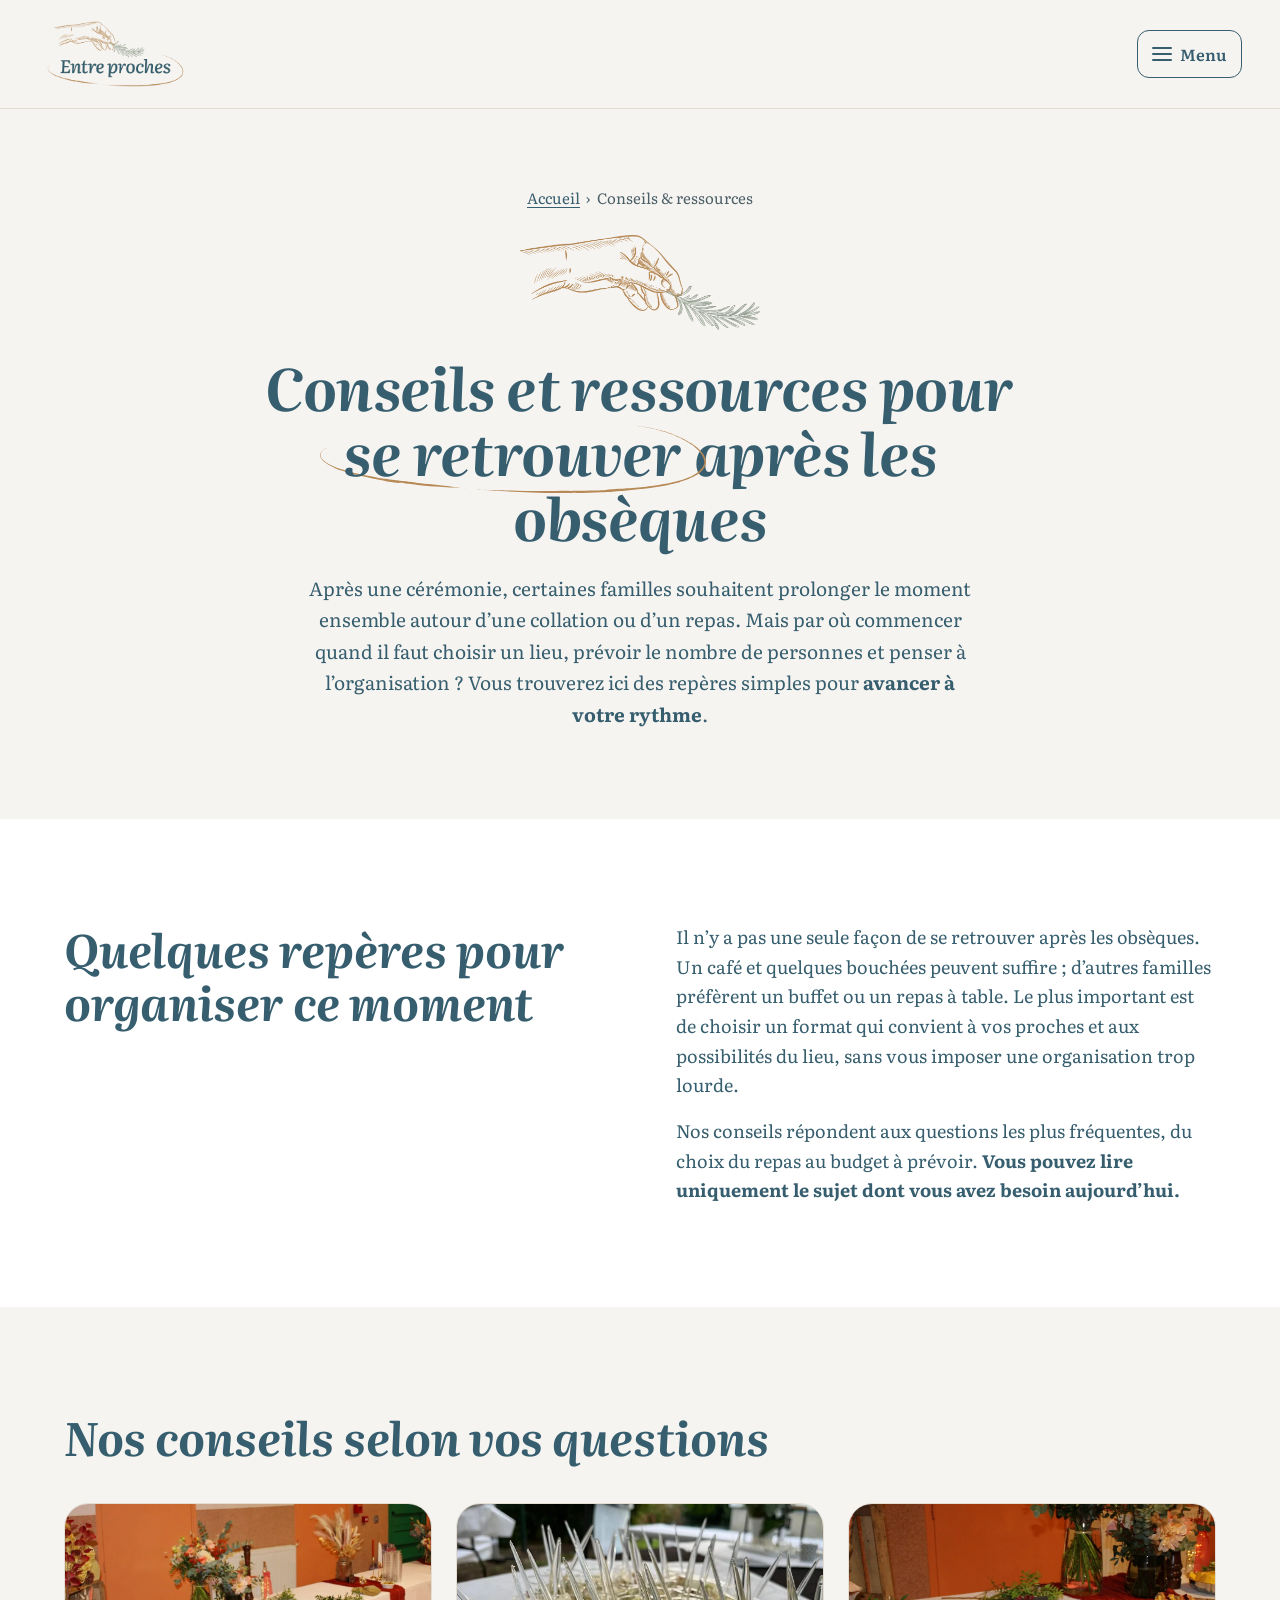
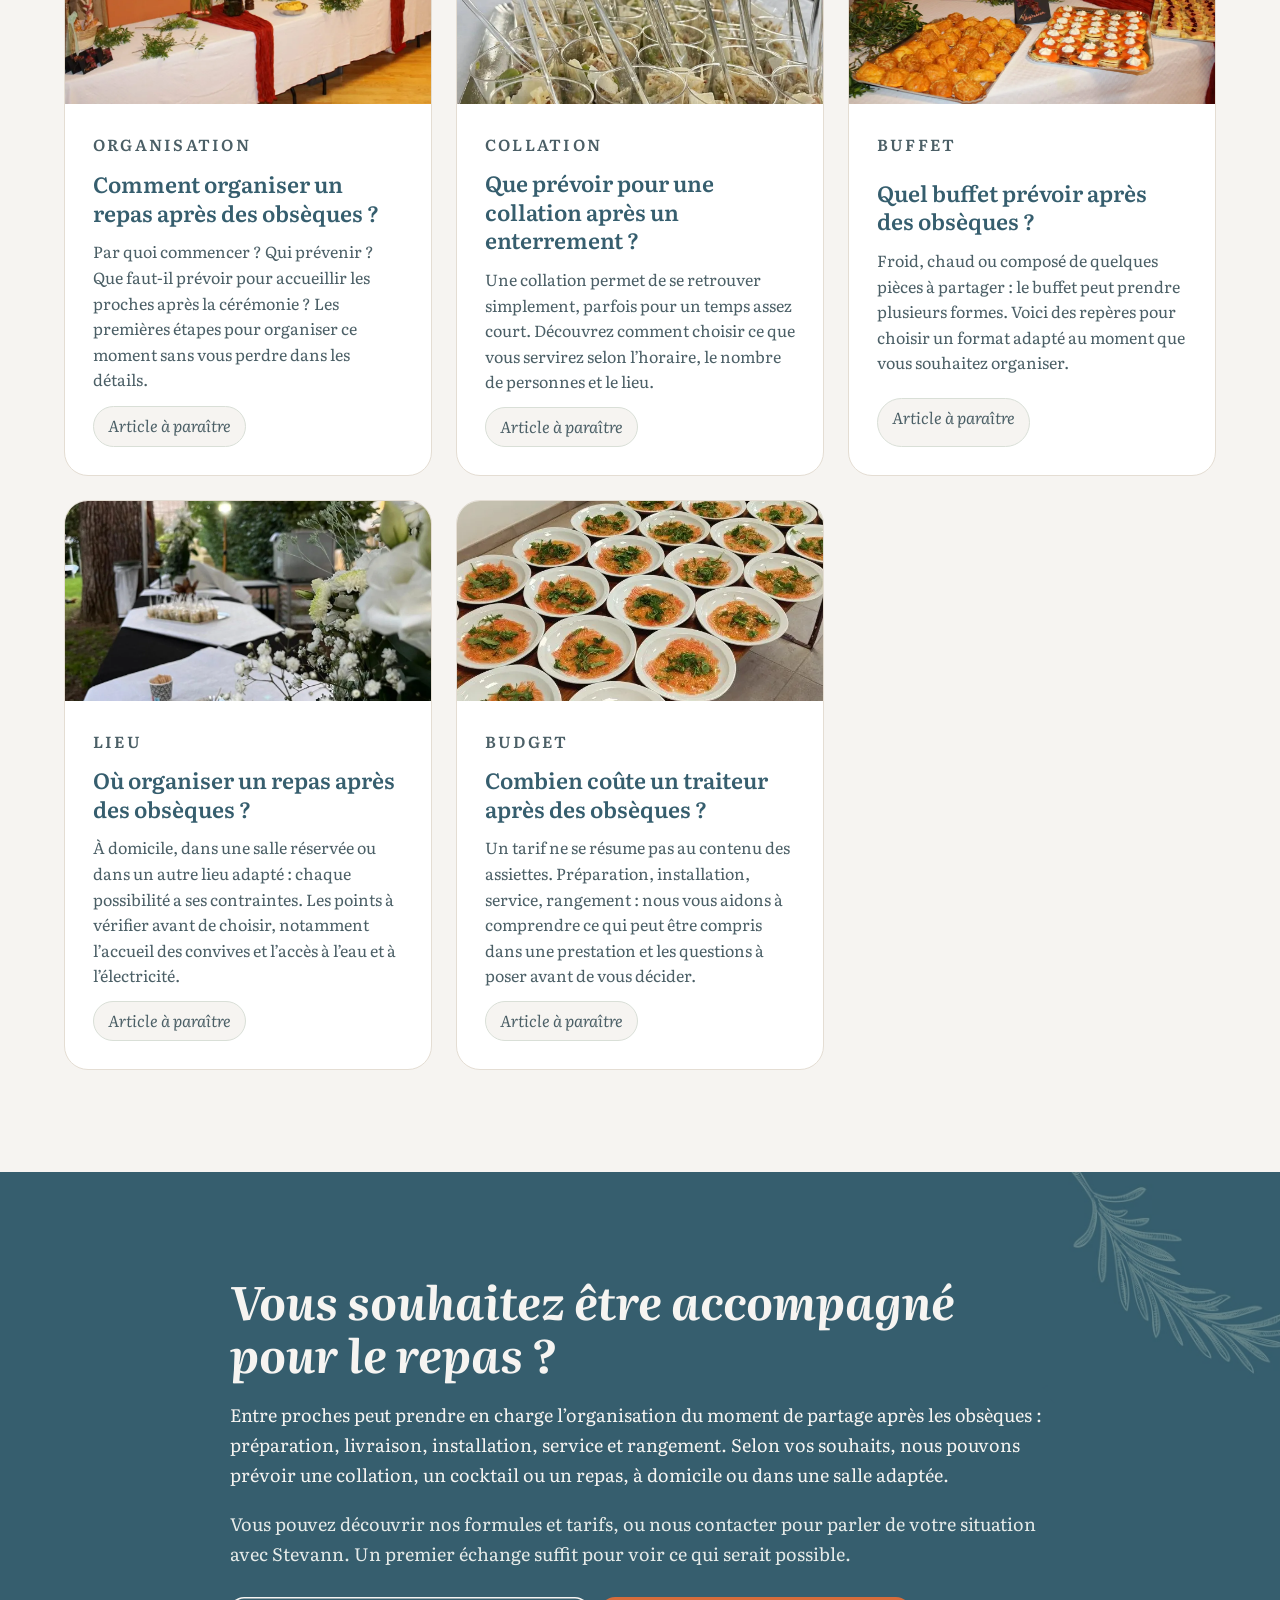
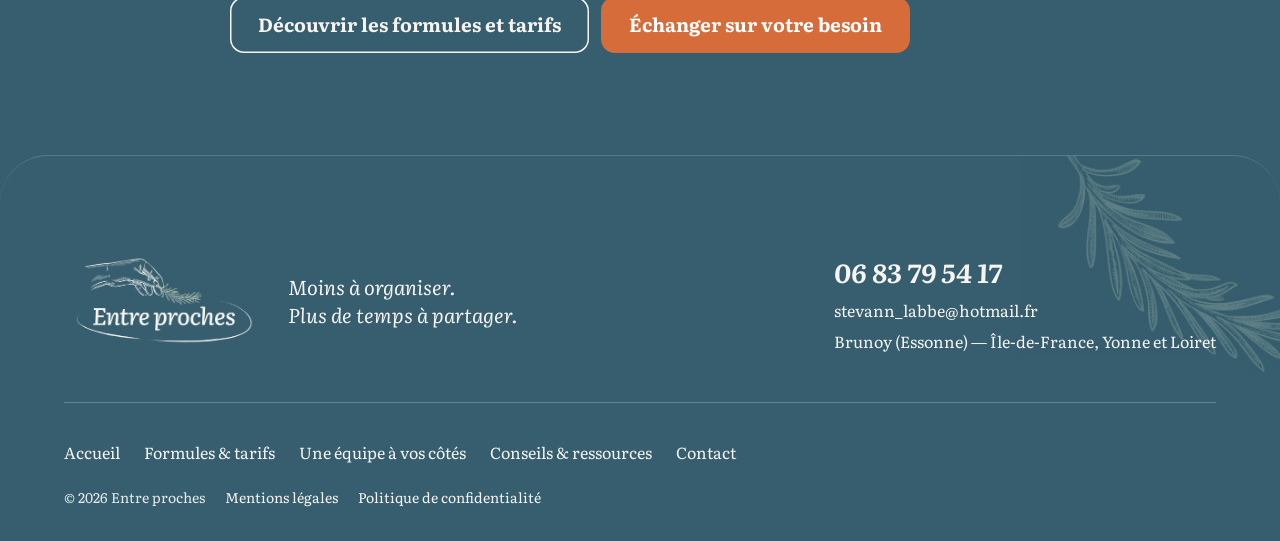
==== commit d8e8c020: "Retours client : logo, hero, laurier, tariRetours client logo hero laurier tarif typof 16 euros, typ" ====
--- a/conseils-et-ressources/index.html
+++ b/conseils-et-ressources/index.html
@@ -3,7 +3,7 @@
 <head>
 <meta charset="utf-8">
 <meta name="viewport" content="width=device-width, initial-scale=1">
-<title>Conseils après les obsèques : repas et collation | Entre proches</title>
+<title>Conseils après les obsèques : repas et collation | Entre proches</title>
 <meta name="description" content="Repas, collation, buffet, lieu, budget : retrouvez des conseils pour organiser un moment de partage après les obsèques, à votre rythme.">
 <meta name="robots" content="noindex, nofollow">
 <meta property="og:type" content="website">
@@ -40,7 +40,7 @@
     <nav class="breadcrumb" aria-label="Fil d’Ariane"><ol><li><a href="../">Accueil</a></li><li aria-current="page">Conseils &amp; ressources</li></ol></nav>
     <img src="../assets/img/main-romarin.webp" alt="" width="240" height="96" style="width:240px">
     <h1 class="h1" style="font-size:clamp(34px,4.6vw,58px)">Conseils et ressources pour <span class="circled">se retrouver</span> après les obsèques</h1>
-    <p class="lead" style="max-width:62ch">Après une cérémonie, certaines familles souhaitent prolonger le moment ensemble autour d’une collation ou d’un repas. Mais par où commencer quand il faut choisir un lieu, prévoir le nombre de personnes et penser à l’organisation ? Vous trouverez ici des repères simples pour <strong>avancer à votre rythme</strong>.</p>
+    <p class="lead" style="max-width:62ch">Après une cérémonie, certaines familles souhaitent prolonger le moment ensemble autour d’une collation ou d’un repas. Mais par où commencer quand il faut choisir un lieu, prévoir le nombre de personnes et penser à l’organisation ? Vous trouverez ici des repères simples pour <strong>avancer à votre rythme</strong>.</p>
   </div>
 </section>
 
@@ -48,7 +48,7 @@
   <div class="container split split--top" style="gap:24px 72px">
     <h2 class="h2">Quelques repères pour organiser ce moment</h2>
     <div class="stack">
-      <p>Il n’y a pas une seule façon de se retrouver après les obsèques. Un café et quelques bouchées peuvent suffire ; d’autres familles préfèrent un buffet ou un repas à table. Le plus important est de choisir un format qui convient à vos proches et aux possibilités du lieu, sans vous imposer une organisation trop lourde.</p>
+      <p>Il n’y a pas une seule façon de se retrouver après les obsèques. Un café et quelques bouchées peuvent suffire ; d’autres familles préfèrent un buffet ou un repas à table. Le plus important est de choisir un format qui convient à vos proches et aux possibilités du lieu, sans vous imposer une organisation trop lourde.</p>
       <p>Nos conseils répondent aux questions les plus fréquentes, du choix du repas au budget à prévoir. <strong>Vous pouvez lire uniquement le sujet dont vous avez besoin aujourd’hui.</strong></p>
     </div>
   </div>
@@ -57,15 +57,15 @@
 <section class="section section--neutre">
   <div class="container stack" style="gap:40px">
     <h2 class="h2">Nos conseils selon vos questions</h2>
-    <div class="grid grid--articles"><article class="article-card"><img src="../assets/img/photos/salle.webp" alt="Salle de réception préparée pour un buffet" width="1400" height="933" loading="lazy"><div class="article-card__body"><p class="article-card__tag">Organisation</p><h3 class="h3" style="font-size:22px">Comment organiser un repas après des obsèques ?</h3><p>Par quoi commencer ? Qui prévenir ? Que faut-il prévoir pour accueillir les proches après la cérémonie ? Les premières étapes pour organiser ce moment sans vous perdre dans les détails.</p><p class="article-card__soon">Article à paraître</p></div></article><article class="article-card"><img src="../assets/img/photos/verrines.webp" alt="Verrines préparées pour une collation" width="1400" height="933" loading="lazy"><div class="article-card__body"><p class="article-card__tag">Collation</p><h3 class="h3" style="font-size:22px">Que prévoir pour une collation après un enterrement ?</h3><p>Une collation permet de se retrouver simplement, parfois pour un temps assez court. Découvrez comment choisir ce que vous servirez selon l’horaire, le nombre de personnes et le lieu.</p><p class="article-card__soon">Article à paraître</p></div></article><article class="article-card"><img src="../assets/img/photos/buffet-fleurs.webp" alt="Buffet de pièces salées sur une table fleurie" width="1400" height="933" loading="lazy"><div class="article-card__body"><p class="article-card__tag">Buffet</p><h3 class="h3" style="font-size:22px">Quel buffet prévoir après des obsèques ?</h3><p>Froid, chaud ou composé de quelques pièces à partager : le buffet peut prendre plusieurs formes. Voici des repères pour choisir un format adapté au moment que vous souhaitez organiser.</p><p class="article-card__soon">Article à paraître</p></div></article><article class="article-card"><img src="../assets/img/photos/table-exterieur.webp" alt="Table dressée sous une tente" width="1400" height="933" loading="lazy"><div class="article-card__body"><p class="article-card__tag">Lieu</p><h3 class="h3" style="font-size:22px">Où organiser un repas après des obsèques ?</h3><p>À domicile, dans une salle réservée ou dans un autre lieu adapté : chaque possibilité a ses contraintes. Les points à vérifier avant de choisir, notamment l’accueil des convives et l’accès à l’eau et à l’électricité.</p><p class="article-card__soon">Article à paraître</p></div></article><article class="article-card"><img src="../assets/img/photos/assiettes.webp" alt="Assiettes dressées avant le service" width="1400" height="933" loading="lazy"><div class="article-card__body"><p class="article-card__tag">Budget</p><h3 class="h3" style="font-size:22px">Combien coûte un traiteur après des obsèques ?</h3><p>Un tarif ne se résume pas au contenu des assiettes. Préparation, installation, service, rangement : nous vous aidons à comprendre ce qui peut être compris dans une prestation et les questions à poser avant de vous décider.</p><p class="article-card__soon">Article à paraître</p></div></article></div>
+    <div class="grid grid--articles"><article class="article-card"><img src="../assets/img/photos/salle.webp" alt="Salle de réception préparée pour un buffet" width="1400" height="933" loading="lazy"><div class="article-card__body"><p class="article-card__tag">Organisation</p><h3 class="h3" style="font-size:22px">Comment organiser un repas après des obsèques ?</h3><p>Par quoi commencer ? Qui prévenir ? Que faut-il prévoir pour accueillir les proches après la cérémonie ? Les premières étapes pour organiser ce moment sans vous perdre dans les détails.</p><p class="article-card__soon">Article à paraître</p></div></article><article class="article-card"><img src="../assets/img/photos/verrines.webp" alt="Verrines préparées pour une collation" width="1400" height="933" loading="lazy"><div class="article-card__body"><p class="article-card__tag">Collation</p><h3 class="h3" style="font-size:22px">Que prévoir pour une collation après un enterrement ?</h3><p>Une collation permet de se retrouver simplement, parfois pour un temps assez court. Découvrez comment choisir ce que vous servirez selon l’horaire, le nombre de personnes et le lieu.</p><p class="article-card__soon">Article à paraître</p></div></article><article class="article-card"><img src="../assets/img/photos/buffet-fleurs.webp" alt="Buffet de pièces salées sur une table fleurie" width="1400" height="933" loading="lazy"><div class="article-card__body"><p class="article-card__tag">Buffet</p><h3 class="h3" style="font-size:22px">Quel buffet prévoir après des obsèques ?</h3><p>Froid, chaud ou composé de quelques pièces à partager : le buffet peut prendre plusieurs formes. Voici des repères pour choisir un format adapté au moment que vous souhaitez organiser.</p><p class="article-card__soon">Article à paraître</p></div></article><article class="article-card"><img src="../assets/img/photos/table-exterieur.webp" alt="Table dressée sous une tente" width="1400" height="933" loading="lazy"><div class="article-card__body"><p class="article-card__tag">Lieu</p><h3 class="h3" style="font-size:22px">Où organiser un repas après des obsèques ?</h3><p>À domicile, dans une salle réservée ou dans un autre lieu adapté : chaque possibilité a ses contraintes. Les points à vérifier avant de choisir, notamment l’accueil des convives et l’accès à l’eau et à l’électricité.</p><p class="article-card__soon">Article à paraître</p></div></article><article class="article-card"><img src="../assets/img/photos/assiettes.webp" alt="Assiettes dressées avant le service" width="1400" height="933" loading="lazy"><div class="article-card__body"><p class="article-card__tag">Budget</p><h3 class="h3" style="font-size:22px">Combien coûte un traiteur après des obsèques ?</h3><p>Un tarif ne se résume pas au contenu des assiettes. Préparation, installation, service, rangement : nous vous aidons à comprendre ce qui peut être compris dans une prestation et les questions à poser avant de vous décider.</p><p class="article-card__soon">Article à paraître</p></div></article></div>
   </div>
 </section>
 
 <section class="section section--blue section--last">
   <img class="band-icon" src="../assets/img/icone-romarin.webp" alt="" width="300" height="300" loading="lazy">
   <div class="container--text stack" style="position:relative;gap:20px">
-    <h2 class="h2">Vous souhaitez être accompagné pour le repas ?</h2>
-    <p>Entre proches peut prendre en charge l’organisation du moment de partage après les obsèques : préparation, livraison, installation, service et rangement. Selon vos souhaits, nous pouvons prévoir une collation, un cocktail ou un repas, à domicile ou dans une salle adaptée.</p>
+    <h2 class="h2">Vous souhaitez être accompagné pour le repas ?</h2>
+    <p>Entre proches peut prendre en charge l’organisation du moment de partage après les obsèques : préparation, livraison, installation, service et rangement. Selon vos souhaits, nous pouvons prévoir une collation, un cocktail ou un repas, à domicile ou dans une salle adaptée.</p>
     <p class="muted">Vous pouvez découvrir nos formules et tarifs, ou nous contacter pour parler de votre situation avec Stevann. Un premier échange suffit pour voir ce qui serait possible.</p>
     <div class="btn-row" style="margin-top:8px">
       <a class="btn btn--outline-light" href="../repas-apres-obseques/">Découvrir les formules et tarifs</a>
--- a/assets/css/style.css
+++ b/assets/css/style.css
@@ -162,16 +162,18 @@
 .site-header {
   position: sticky; top: 0; z-index: 50;
   background: var(--neutre); border-bottom: 1px solid var(--bordure);
-  padding: 12px var(--gutter);
-}
-.site-header__inner { max-width: 1320px; margin-inline: auto; display: flex; align-items: center; justify-content: space-between; gap: 16px 28px; }
-.site-logo img { height: 64px; width: auto; }
+  padding: 12px clamp(20px, 3vw, 64px);
+}
+.site-header__inner { max-width: 1320px; margin-inline: auto; display: flex; align-items: center; justify-content: space-between; gap: 16px 22px; }
+.site-logo { flex: none; }
+.site-logo img { height: 84px; width: auto; max-width: none; }
 .site-nav { display: flex; align-items: center; gap: 24px; }
-.nav-list { list-style: none; padding: 0; display: flex; align-items: center; gap: 4px 24px; font-size: 16px; font-weight: 600; }
-.nav-list a { display: inline-block; padding: 10px 0; text-decoration: none; border-bottom: 2px solid transparent; }
+.nav-list { list-style: none; padding: 0; display: flex; align-items: center; gap: 4px 20px; font-size: 16px; font-weight: 600; }
+.nav-list a { display: inline-block; white-space: nowrap; padding: 10px 0; text-decoration: none; border-bottom: 2px solid transparent; }
 .nav-list a:hover { color: var(--terracotta-fonce); }
 .nav-list a[aria-current="page"] { border-bottom-color: var(--terracotta); }
 .header-actions { display: flex; align-items: center; gap: 8px 18px; }
+.header-actions .btn { white-space: nowrap; }
 .phone-link { display: inline-flex; align-items: center; gap: 8px; min-height: 44px; font-weight: 600; font-size: 16px; text-decoration: none; white-space: nowrap; }
 .phone-link .icon { color: var(--caramel); }
 
@@ -189,7 +191,7 @@
 .nav-toggle[aria-expanded="true"] .nav-toggle__bars span { opacity: 0; }
 .nav-toggle[aria-expanded="true"] .nav-toggle__bars::after { transform: translateY(-6px) rotate(-45deg); }
 
-@media (max-width: 1180px) {
+@media (max-width: 1300px) {
   .nav-toggle { display: inline-flex; }
   .site-nav {
     display: none; position: absolute; left: 0; right: 0; top: 100%;
@@ -292,6 +294,7 @@
 .reasons li { display: flex; gap: 20px; padding: 28px 0; border-bottom: 1px solid var(--bordure-douce); }
 .reasons li:last-child { border-bottom: 0; }
 .reasons .sprig { width: 36px; height: 36px; flex: none; fill: none; stroke: var(--sauge); stroke-width: 1.3; stroke-linecap: round; }
+.reasons .laurier { width: 60px; height: auto; flex: none; align-self: flex-start; margin-top: 2px; }
 .reasons p { font-size: 17px; color: var(--texte-doux); }
 
 /* Zone */
@@ -340,7 +343,15 @@
 .price-summary { background: var(--blanc); border: 1px solid var(--bordure); border-radius: var(--radius); padding: 32px; display: flex; flex-direction: column; gap: 6px; }
 .price-summary a { display: flex; justify-content: space-between; align-items: baseline; gap: 16px; padding: 12px 0; border-bottom: 1px solid var(--bordure-douce); text-decoration: none; }
 .price-summary a:last-of-type { border-bottom: 0; }
-.price-summary strong { font-size: 22px; }
+.price-summary strong { font-size: 22px; white-space: nowrap; }
+.price-summary__head { display: flex; flex-wrap: wrap; align-items: baseline; gap: 4px 10px; padding-bottom: 14px; margin-bottom: 4px; border-bottom: 1px solid var(--bordure); }
+.price-summary__head span { font-size: 17px; color: var(--texte-doux); }
+.price-summary__head b { font-style: italic; font-weight: 700; font-size: clamp(32px, 3.2vw, 40px); line-height: 1.1; color: var(--terracotta-fonce); }
+@media (min-width: 900px) {
+  .hero .price-summary { margin-left: auto; width: 100%; max-width: 460px; }
+  .hero .hero-visual { margin-left: auto; margin-right: -24px; }
+  .hero .hero-visual__main { left: 6%; }
+}
 .format-card { display: flex; flex-direction: column; gap: 14px; padding: 32px; background: var(--neutre); border-radius: var(--radius); }
 .format-card__count { display: flex; align-items: baseline; gap: 10px; }
 .format-card__count strong { font-style: italic; font-size: 56px; line-height: 1; color: var(--caramel); }
@@ -373,7 +384,7 @@
 .signature { display: flex; flex-direction: column; line-height: 1.3; margin-top: 8px; }
 .signature strong { font-style: italic; font-size: 28px; }
 .signature span { font-size: 15px; color: var(--texte-doux); }
-.pull-quote { max-width: 34ch; font-style: italic; font-size: clamp(22px, 2.4vw, 28px); line-height: 1.45; }
+.pull-quote { max-width: 42ch; font-style: italic; font-size: clamp(22px, 2.4vw, 28px); line-height: 1.45; }
 .when { font-size: 14px; font-weight: 600; letter-spacing: .14em; text-transform: uppercase; color: var(--caramel-texte); }
 
 /* ---------- Page Conseils ---------- */
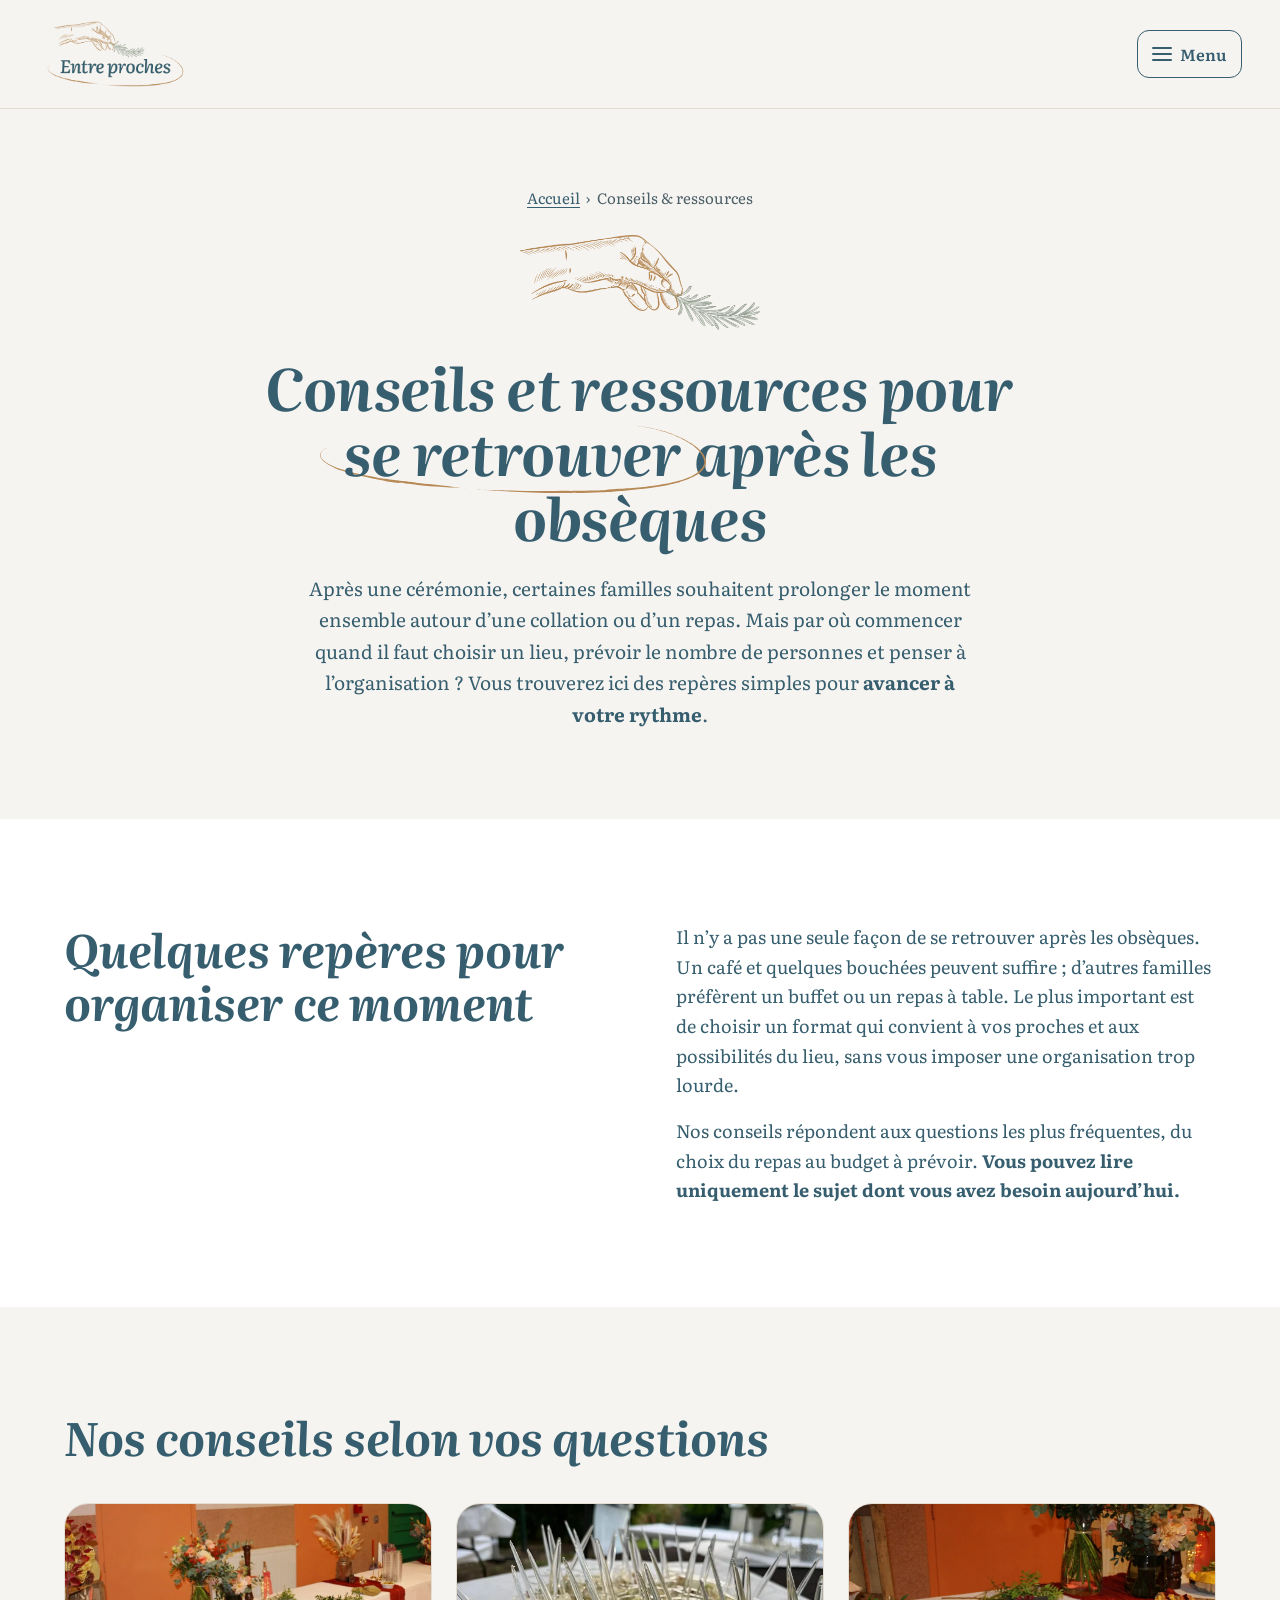
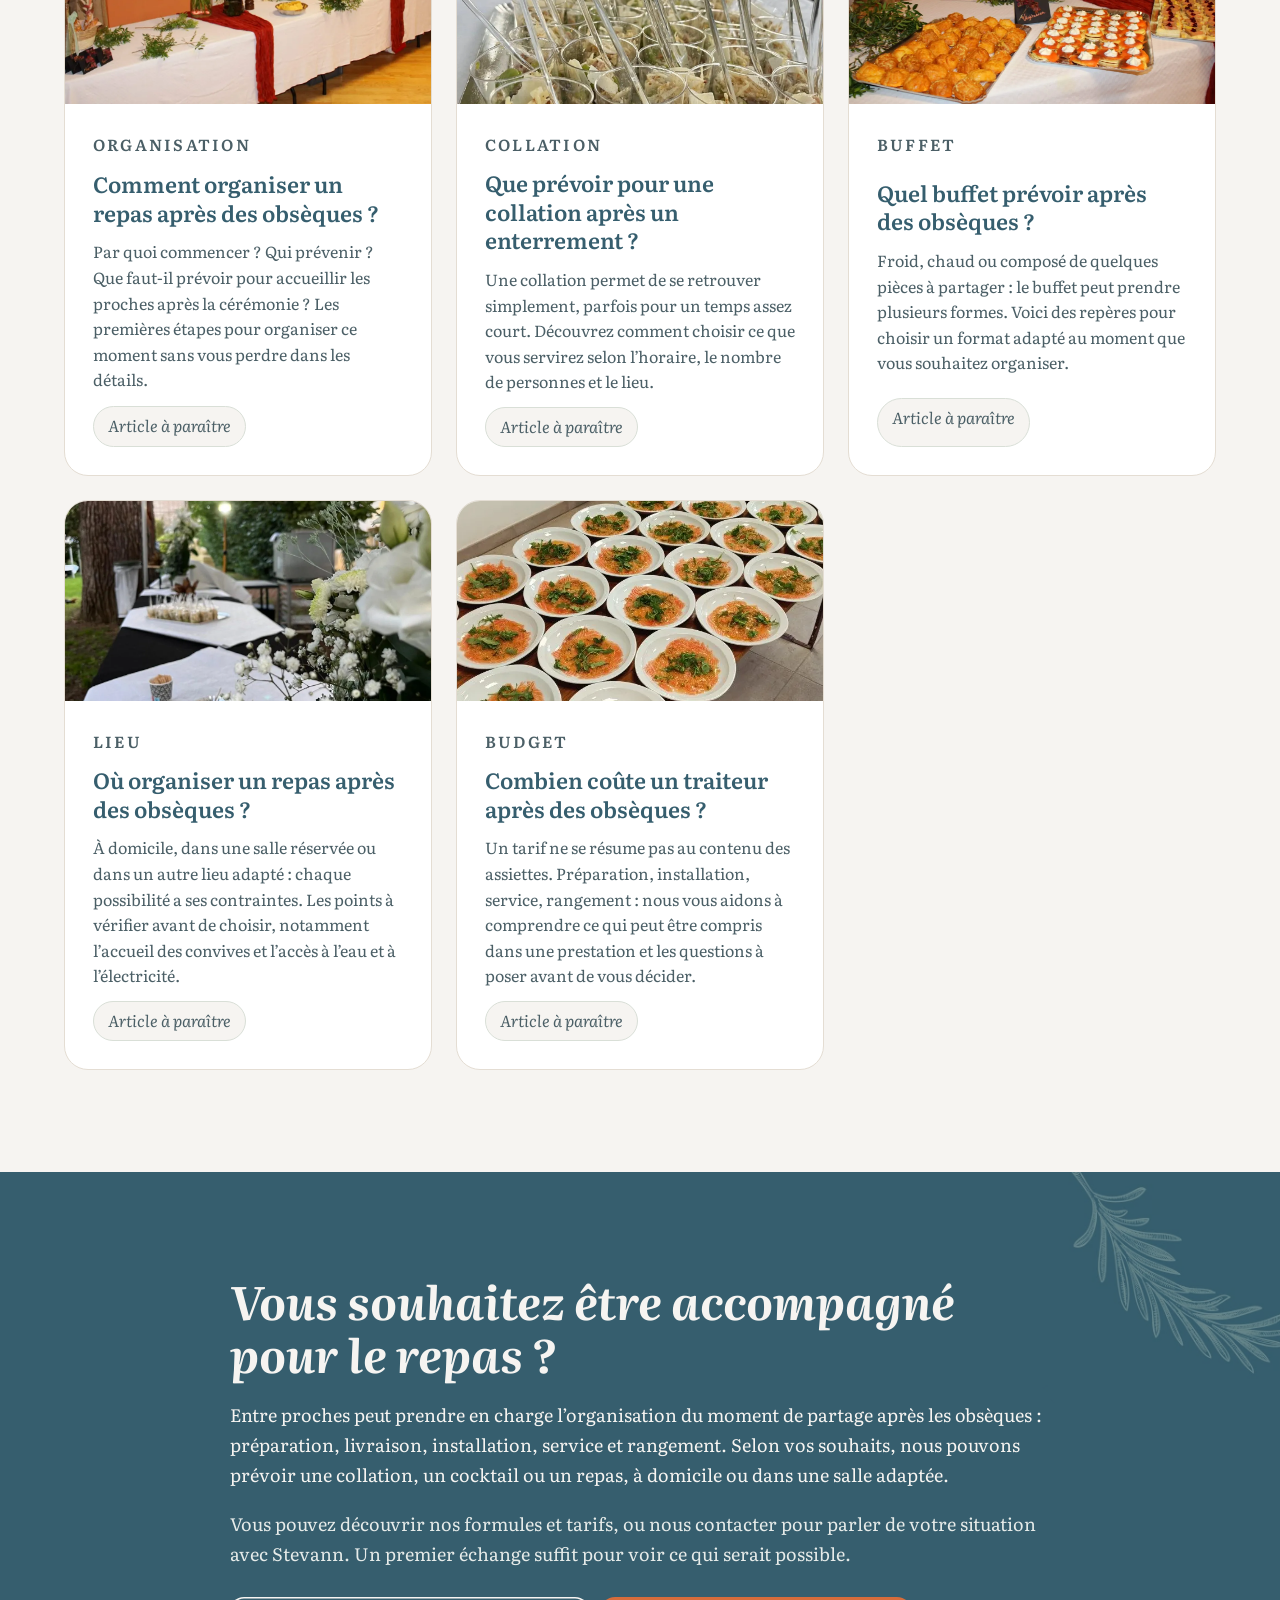
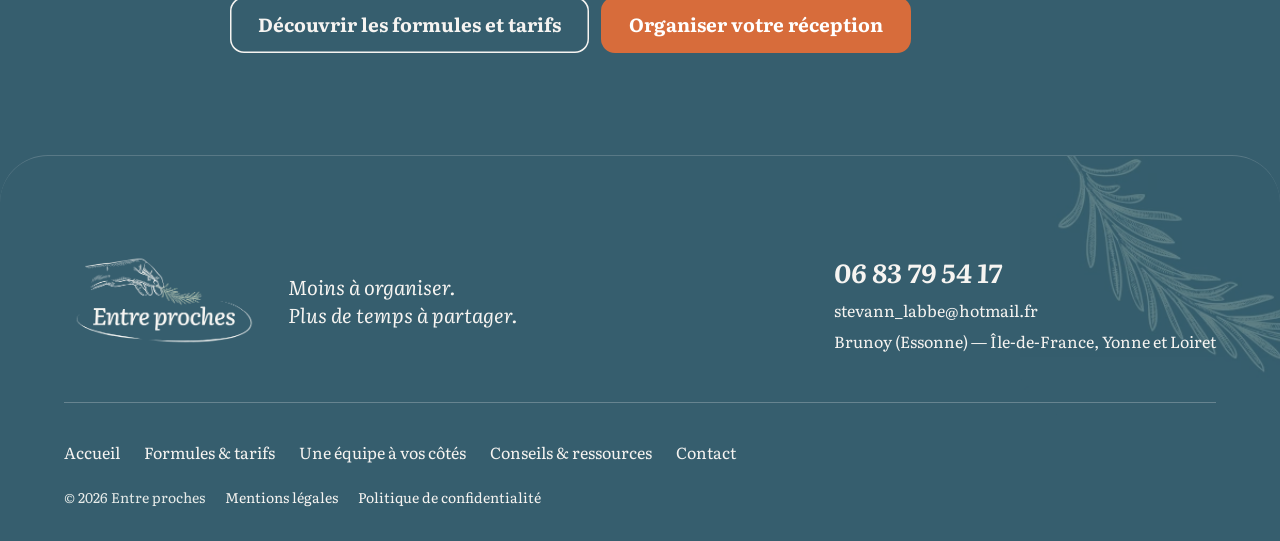
==== commit 36b66f4b: "rectificcation Stevann" ====
--- a/conseils-et-ressources/index.html
+++ b/conseils-et-ressources/index.html
@@ -28,7 +28,7 @@
       <nav aria-label="Navigation principale"><ul class="nav-list"><li><a href="../repas-apres-obseques/">Formules &amp; tarifs</a></li><li><a href="../notre-equipe/">Une équipe à vos côtés</a></li><li><a href="../conseils-et-ressources/" aria-current="page">Conseils &amp; ressources</a></li><li><a href="../contact/">Contact</a></li></ul></nav>
       <div class="header-actions">
         <a class="phone-link" href="tel:+33683795417"><svg class="icon" viewBox="0 0 24 24" aria-hidden="true"><path d="M5 4h3.5l1.5 4-2 1.3a11 11 0 0 0 6.7 6.7L16 14l4 1.5V19a1.5 1.5 0 0 1-1.6 1.5C10.6 20 4 13.4 3.5 5.6A1.5 1.5 0 0 1 5 4z"/></svg>06 83 79 54 17</a>
-        <a class="btn btn--primary btn--sm" href="../contact/">Échanger sur votre besoin</a>
+        <a class="btn btn--primary btn--sm" href="../contact/">Organiser votre réception</a>
       </div>
     </div>
   </div>
@@ -69,7 +69,7 @@
     <p class="muted">Vous pouvez découvrir nos formules et tarifs, ou nous contacter pour parler de votre situation avec Stevann. Un premier échange suffit pour voir ce qui serait possible.</p>
     <div class="btn-row" style="margin-top:8px">
       <a class="btn btn--outline-light" href="../repas-apres-obseques/">Découvrir les formules et tarifs</a>
-      <a class="btn btn--primary" href="../contact/">Échanger sur votre besoin</a>
+      <a class="btn btn--primary" href="../contact/">Organiser votre réception</a>
     </div>
   </div>
 </section>
--- a/assets/css/style.css
+++ b/assets/css/style.css
@@ -343,6 +343,8 @@
 .price-summary { background: var(--blanc); border: 1px solid var(--bordure); border-radius: var(--radius); padding: 32px; display: flex; flex-direction: column; gap: 6px; }
 .price-summary a { display: flex; justify-content: space-between; align-items: baseline; gap: 16px; padding: 12px 0; border-bottom: 1px solid var(--bordure-douce); text-decoration: none; }
 .price-summary a:last-of-type { border-bottom: 0; }
+.price-summary a.price-summary__star { margin: 4px -14px; padding: 14px; border: 0; border-radius: 14px; background: #eef0ea; }
+.price-summary a.price-summary__star span { font-weight: 600; }
 .price-summary strong { font-size: 22px; white-space: nowrap; }
 .price-summary__head { display: flex; flex-wrap: wrap; align-items: baseline; gap: 4px 10px; padding-bottom: 14px; margin-bottom: 4px; border-bottom: 1px solid var(--bordure); }
 .price-summary__head span { font-size: 17px; color: var(--texte-doux); }
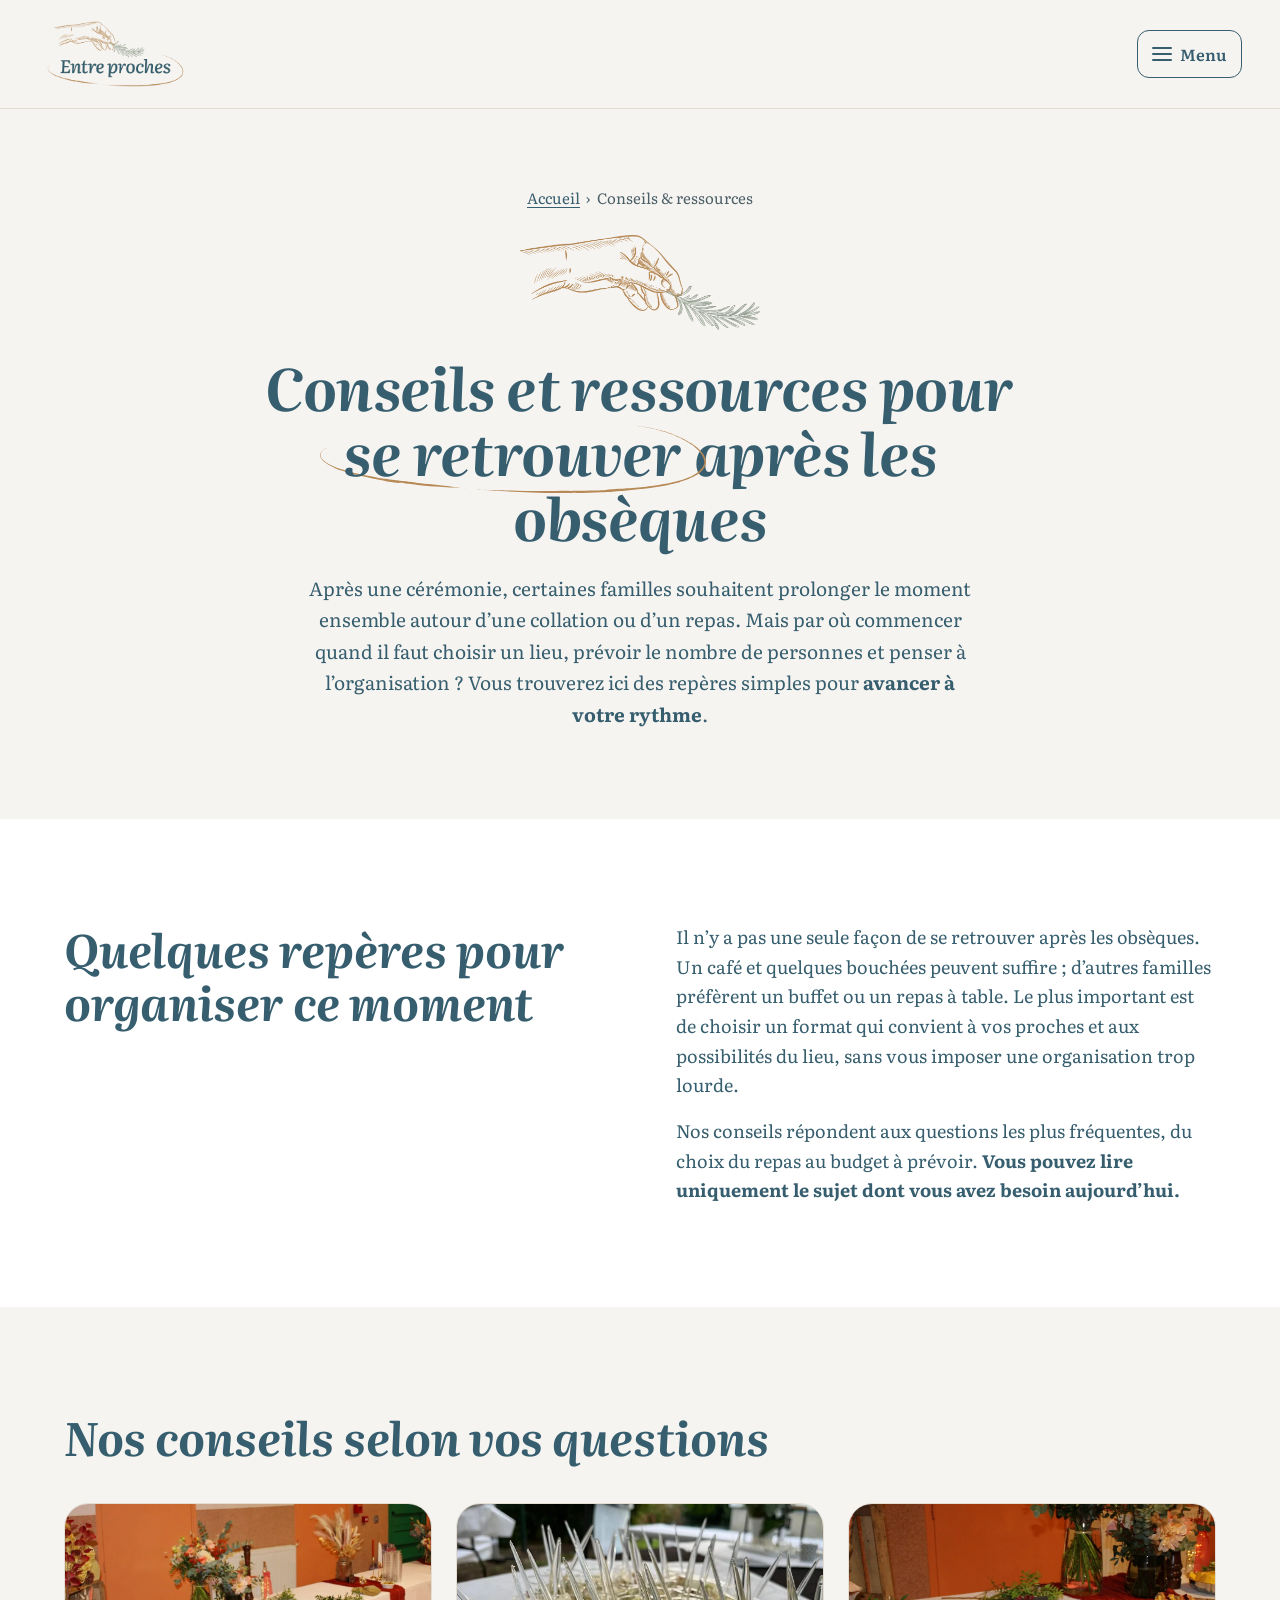
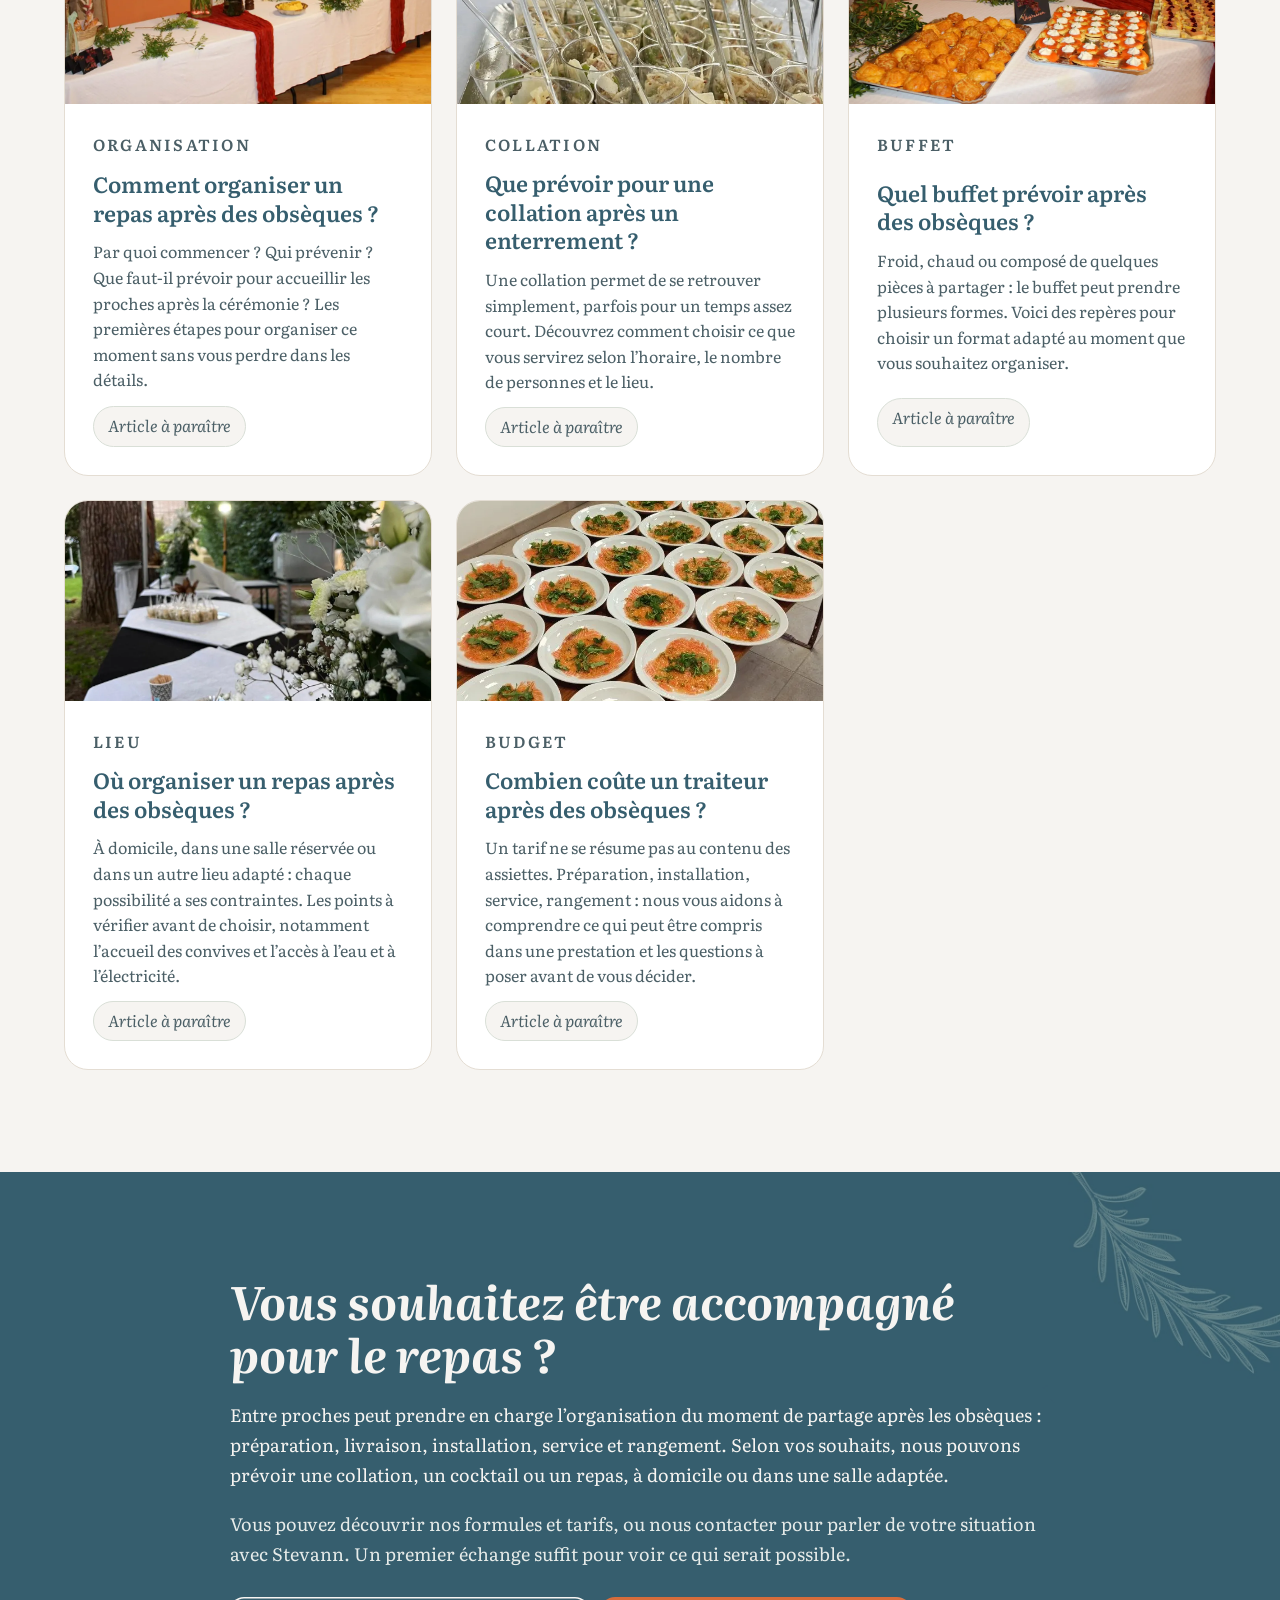
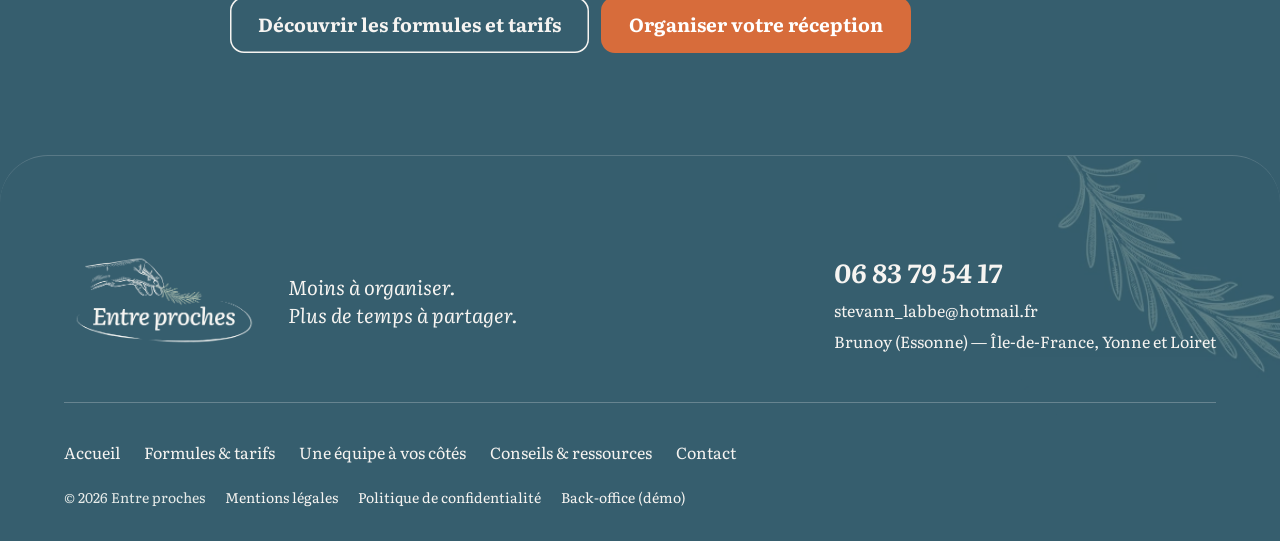
==== commit 90096673: "ajout démo" ====
--- a/conseils-et-ressources/index.html
+++ b/conseils-et-ressources/index.html
@@ -57,7 +57,7 @@
 <section class="section section--neutre">
   <div class="container stack" style="gap:40px">
     <h2 class="h2">Nos conseils selon vos questions</h2>
-    <div class="grid grid--articles"><article class="article-card"><img src="../assets/img/photos/salle.webp" alt="Salle de réception préparée pour un buffet" width="1400" height="933" loading="lazy"><div class="article-card__body"><p class="article-card__tag">Organisation</p><h3 class="h3" style="font-size:22px">Comment organiser un repas après des obsèques ?</h3><p>Par quoi commencer ? Qui prévenir ? Que faut-il prévoir pour accueillir les proches après la cérémonie ? Les premières étapes pour organiser ce moment sans vous perdre dans les détails.</p><p class="article-card__soon">Article à paraître</p></div></article><article class="article-card"><img src="../assets/img/photos/verrines.webp" alt="Verrines préparées pour une collation" width="1400" height="933" loading="lazy"><div class="article-card__body"><p class="article-card__tag">Collation</p><h3 class="h3" style="font-size:22px">Que prévoir pour une collation après un enterrement ?</h3><p>Une collation permet de se retrouver simplement, parfois pour un temps assez court. Découvrez comment choisir ce que vous servirez selon l’horaire, le nombre de personnes et le lieu.</p><p class="article-card__soon">Article à paraître</p></div></article><article class="article-card"><img src="../assets/img/photos/buffet-fleurs.webp" alt="Buffet de pièces salées sur une table fleurie" width="1400" height="933" loading="lazy"><div class="article-card__body"><p class="article-card__tag">Buffet</p><h3 class="h3" style="font-size:22px">Quel buffet prévoir après des obsèques ?</h3><p>Froid, chaud ou composé de quelques pièces à partager : le buffet peut prendre plusieurs formes. Voici des repères pour choisir un format adapté au moment que vous souhaitez organiser.</p><p class="article-card__soon">Article à paraître</p></div></article><article class="article-card"><img src="../assets/img/photos/table-exterieur.webp" alt="Table dressée sous une tente" width="1400" height="933" loading="lazy"><div class="article-card__body"><p class="article-card__tag">Lieu</p><h3 class="h3" style="font-size:22px">Où organiser un repas après des obsèques ?</h3><p>À domicile, dans une salle réservée ou dans un autre lieu adapté : chaque possibilité a ses contraintes. Les points à vérifier avant de choisir, notamment l’accueil des convives et l’accès à l’eau et à l’électricité.</p><p class="article-card__soon">Article à paraître</p></div></article><article class="article-card"><img src="../assets/img/photos/assiettes.webp" alt="Assiettes dressées avant le service" width="1400" height="933" loading="lazy"><div class="article-card__body"><p class="article-card__tag">Budget</p><h3 class="h3" style="font-size:22px">Combien coûte un traiteur après des obsèques ?</h3><p>Un tarif ne se résume pas au contenu des assiettes. Préparation, installation, service, rangement : nous vous aidons à comprendre ce qui peut être compris dans une prestation et les questions à poser avant de vous décider.</p><p class="article-card__soon">Article à paraître</p></div></article></div>
+    <div class="grid grid--articles"><article class="article-card" data-article="0"><img src="../assets/img/photos/salle.webp" alt="Salle de réception préparée pour un buffet" width="1400" height="933" loading="lazy"><div class="article-card__body"><p class="article-card__tag">Organisation</p><h3 class="h3" style="font-size:22px">Comment organiser un repas après des obsèques ?</h3><p>Par quoi commencer ? Qui prévenir ? Que faut-il prévoir pour accueillir les proches après la cérémonie ? Les premières étapes pour organiser ce moment sans vous perdre dans les détails.</p><p class="article-card__soon">Article à paraître</p></div></article><article class="article-card" data-article="1"><img src="../assets/img/photos/verrines.webp" alt="Verrines préparées pour une collation" width="1400" height="933" loading="lazy"><div class="article-card__body"><p class="article-card__tag">Collation</p><h3 class="h3" style="font-size:22px">Que prévoir pour une collation après un enterrement ?</h3><p>Une collation permet de se retrouver simplement, parfois pour un temps assez court. Découvrez comment choisir ce que vous servirez selon l’horaire, le nombre de personnes et le lieu.</p><p class="article-card__soon">Article à paraître</p></div></article><article class="article-card" data-article="2"><img src="../assets/img/photos/buffet-fleurs.webp" alt="Buffet de pièces salées sur une table fleurie" width="1400" height="933" loading="lazy"><div class="article-card__body"><p class="article-card__tag">Buffet</p><h3 class="h3" style="font-size:22px">Quel buffet prévoir après des obsèques ?</h3><p>Froid, chaud ou composé de quelques pièces à partager : le buffet peut prendre plusieurs formes. Voici des repères pour choisir un format adapté au moment que vous souhaitez organiser.</p><p class="article-card__soon">Article à paraître</p></div></article><article class="article-card" data-article="3"><img src="../assets/img/photos/table-exterieur.webp" alt="Table dressée sous une tente" width="1400" height="933" loading="lazy"><div class="article-card__body"><p class="article-card__tag">Lieu</p><h3 class="h3" style="font-size:22px">Où organiser un repas après des obsèques ?</h3><p>À domicile, dans une salle réservée ou dans un autre lieu adapté : chaque possibilité a ses contraintes. Les points à vérifier avant de choisir, notamment l’accueil des convives et l’accès à l’eau et à l’électricité.</p><p class="article-card__soon">Article à paraître</p></div></article><article class="article-card" data-article="4"><img src="../assets/img/photos/assiettes.webp" alt="Assiettes dressées avant le service" width="1400" height="933" loading="lazy"><div class="article-card__body"><p class="article-card__tag">Budget</p><h3 class="h3" style="font-size:22px">Combien coûte un traiteur après des obsèques ?</h3><p>Un tarif ne se résume pas au contenu des assiettes. Préparation, installation, service, rangement : nous vous aidons à comprendre ce qui peut être compris dans une prestation et les questions à poser avant de vous décider.</p><p class="article-card__soon">Article à paraître</p></div></article></div>
   </div>
 </section>
 
@@ -97,10 +97,12 @@
         <li><a href="../conseils-et-ressources/">Conseils &amp; ressources</a></li>
         <li><a href="../contact/">Contact</a></li>
       </ul></nav>
-      <p class="legal"><span>© <span data-year>2026</span> Entre proches</span><a href="../mentions-legales/">Mentions légales</a><a href="../politique-de-confidentialite/">Politique de confidentialité</a></p>
+      <p class="legal"><span>© <span data-year>2026</span> Entre proches</span><a href="../mentions-legales/">Mentions légales</a><a href="../politique-de-confidentialite/">Politique de confidentialité</a><a href="../admin/">Back-office (démo)</a></p>
     </div>
   </div>
 </footer>
+<script src="../assets/js/cms-defaults.js" defer></script>
+<script src="../assets/js/demo-cms.js" defer></script>
 <script src="../assets/js/main.js" defer></script>
 </body>
 </html>
--- a/assets/css/style.css
+++ b/assets/css/style.css
@@ -463,3 +463,22 @@
 .legal-content h2 { font-style: italic; font-weight: 700; font-size: 28px; margin-top: 40px; margin-bottom: 12px; }
 .legal-content p, .legal-content li { margin-bottom: 10px; }
 .todo { background: #fff4cc; padding: 0 4px; border-radius: 4px; }
+
+/* Crédit photo (@davidindigital) */
+.credit { position: relative; margin: 0; }
+.credit > .photo { display: block; width: 100%; }
+.photo-credit { position: absolute; right: 12px; bottom: 12px; margin: 0; font-size: 12px; line-height: 1; }
+.photo-credit a { display: inline-block; padding: 5px 9px; border-radius: 999px; background: rgba(23, 38, 46, .62); color: #fff; text-decoration: none; }
+.photo-credit a:hover { background: rgba(23, 38, 46, .85); text-decoration: underline; }
+.photo-credit--below { position: static; margin-top: 10px; text-align: center; }
+.photo-credit--below a { background: none; color: var(--texte-doux); padding: 0; }
+
+/* Back-office de démonstration */
+.cms-bandeau { position: fixed; left: 12px; right: 12px; bottom: 12px; z-index: 100; display: flex; flex-wrap: wrap; gap: 6px 10px; align-items: center; justify-content: center; padding: 10px 16px; border-radius: 14px; background: var(--bleu-fonce); color: #fff; font-size: 14px; line-height: 1.4; box-shadow: 0 8px 24px rgba(0,0,0,.18); }
+.cms-bandeau a, .cms-bandeau button { color: var(--caramel-clair); font: inherit; text-decoration: underline; background: none; border: 0; padding: 0; cursor: pointer; }
+.cms-editing [contenteditable="true"] { outline: 1px dashed rgba(215,108,59,.45); outline-offset: 3px; border-radius: 4px; cursor: text; }
+.cms-editing [contenteditable="true"]:hover { outline: 2px dashed var(--terracotta); background: rgba(215,108,59,.05); }
+.cms-editing [contenteditable="true"]:focus { outline: 2px solid var(--terracotta); background: #fff8f3; }
+.cms-editing img.cms-img { cursor: pointer; outline: 2px dashed transparent; outline-offset: 4px; transition: outline-color .15s; }
+.cms-editing img.cms-img:hover { outline-color: var(--terracotta); }
+.cms-editing .cms-bandeau { display: none; }
